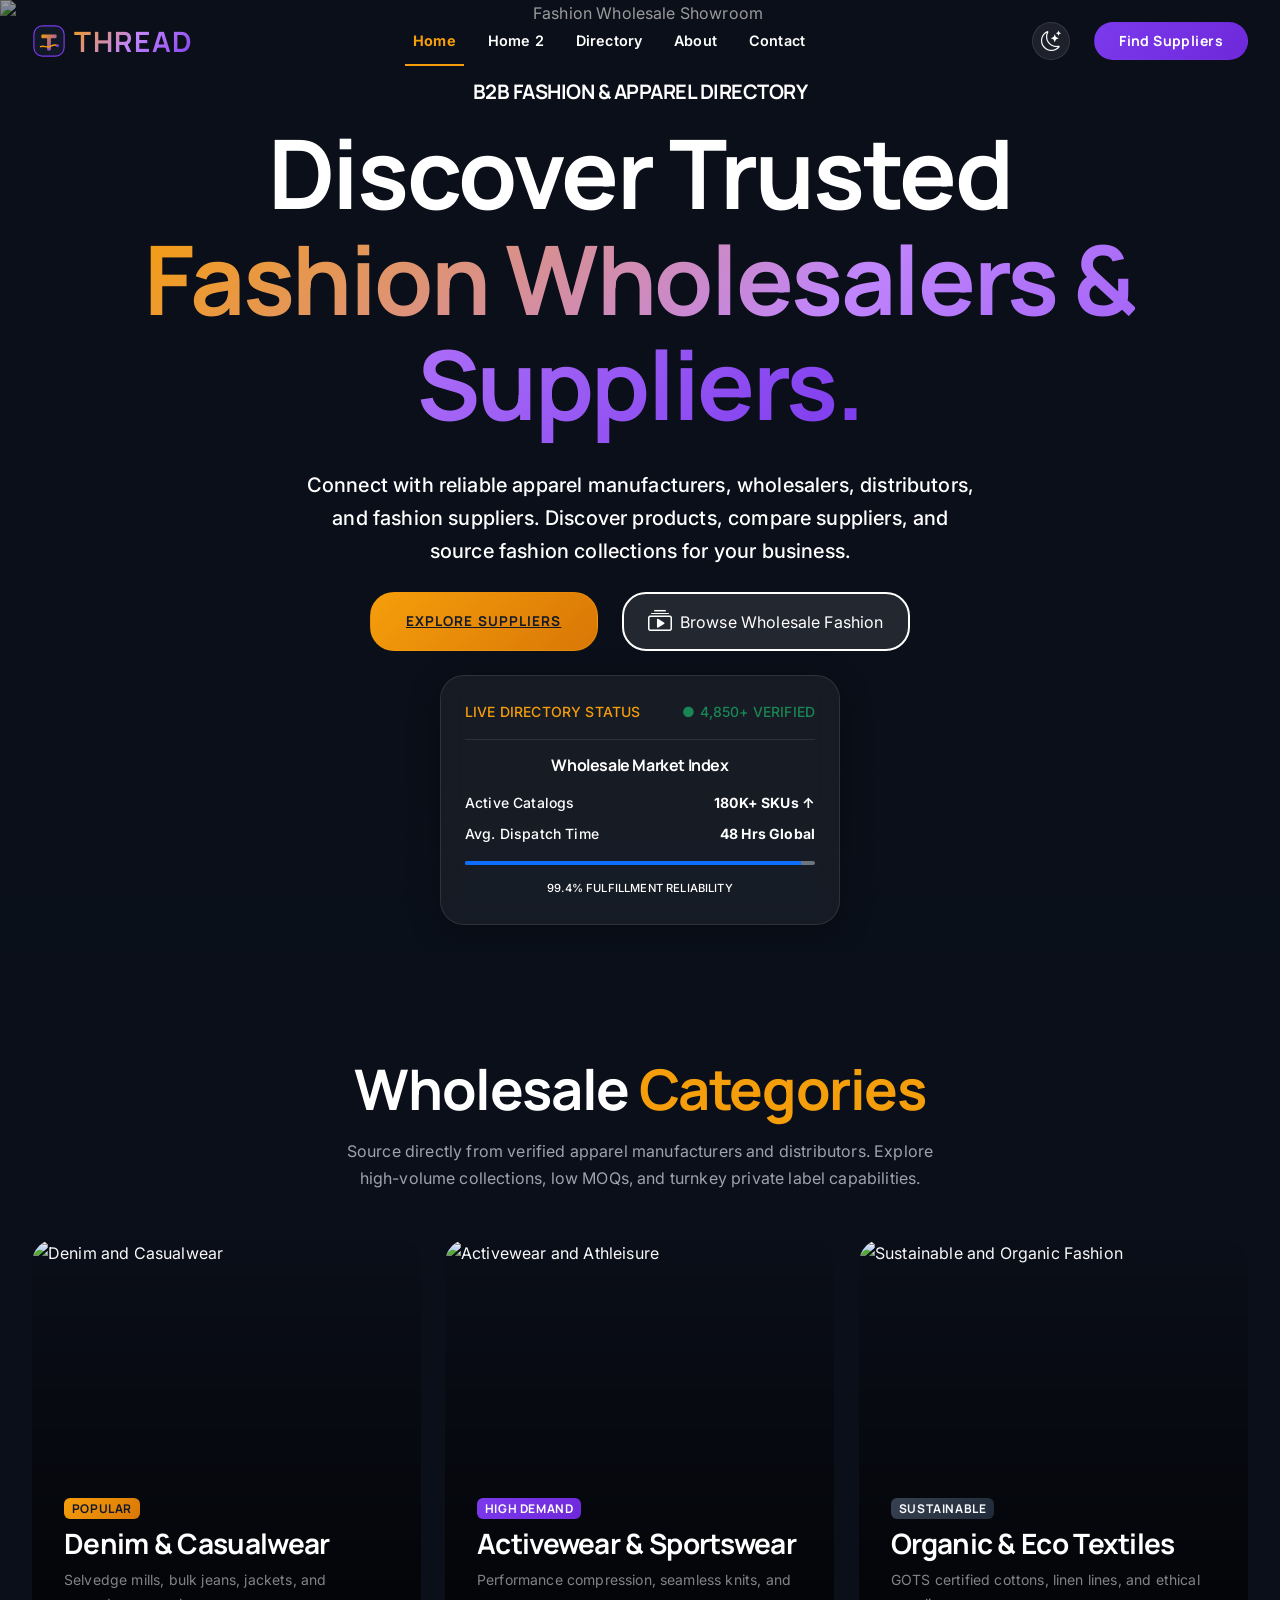
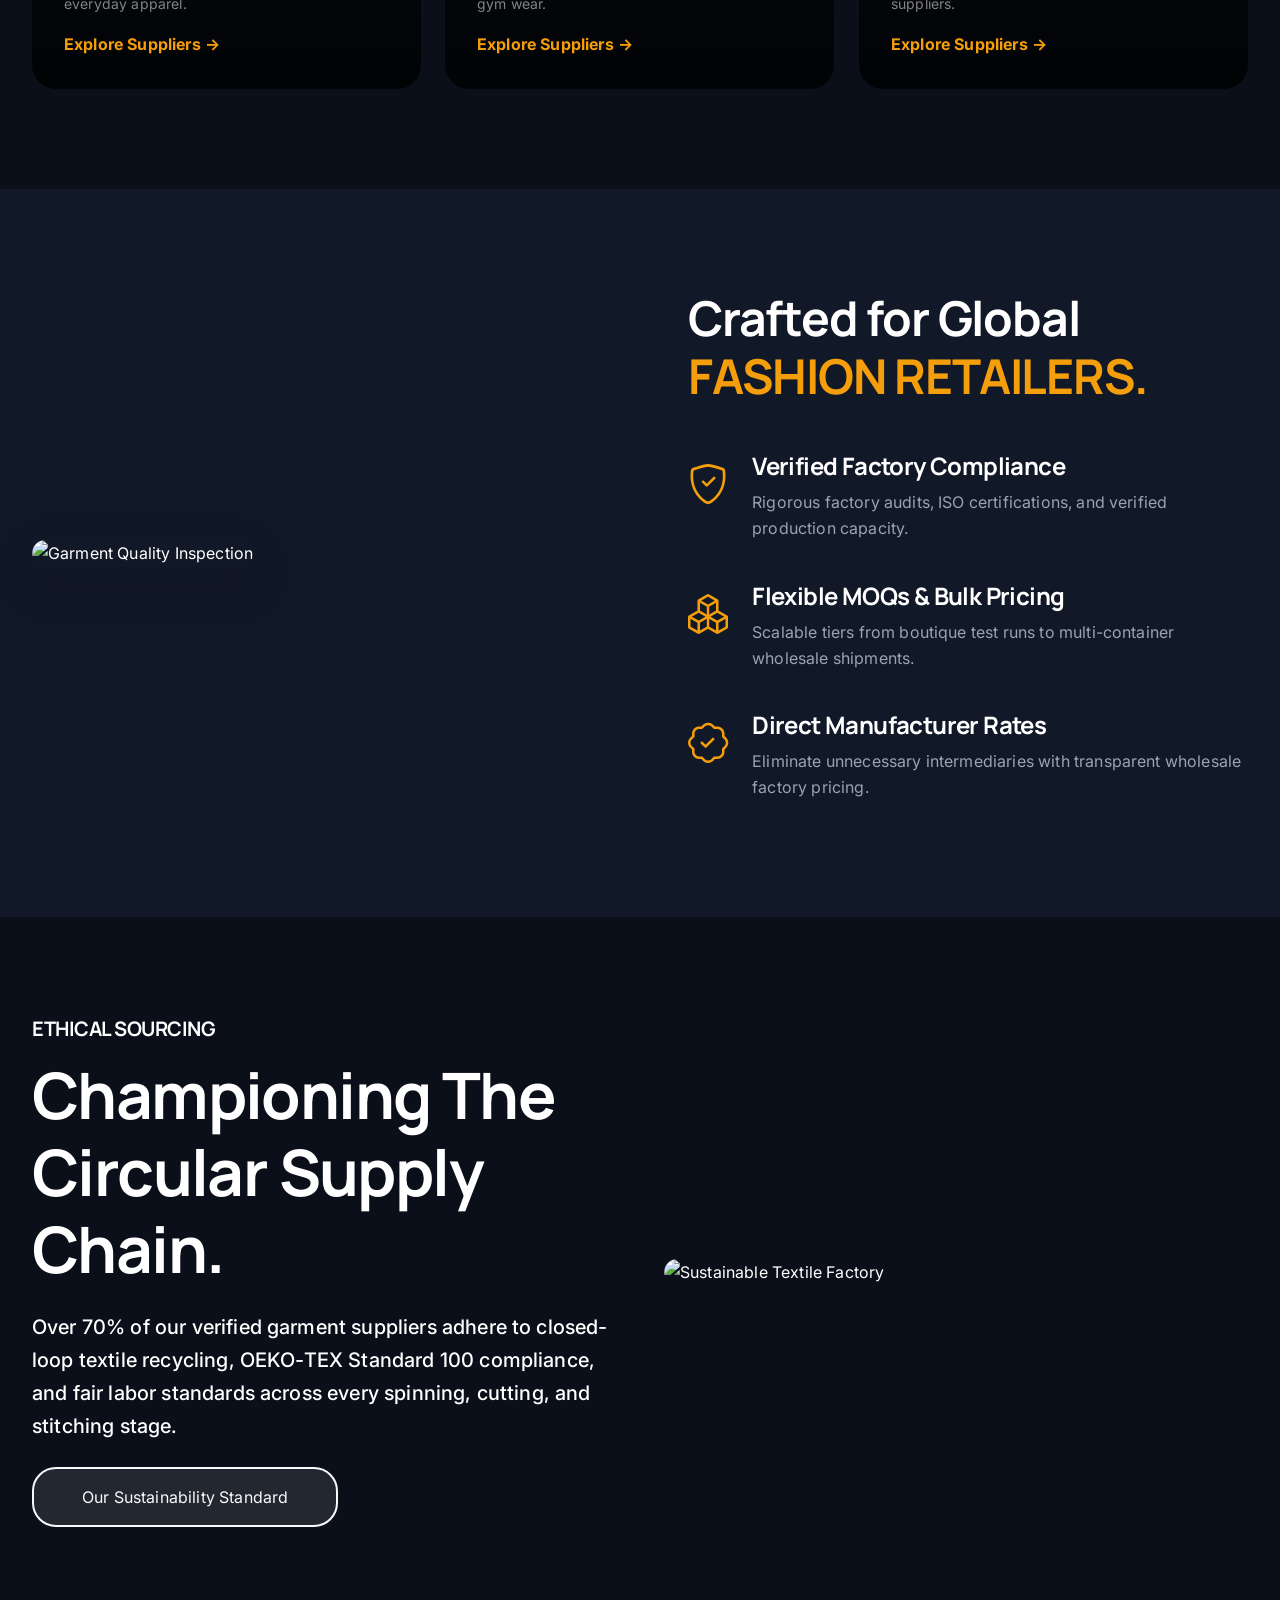
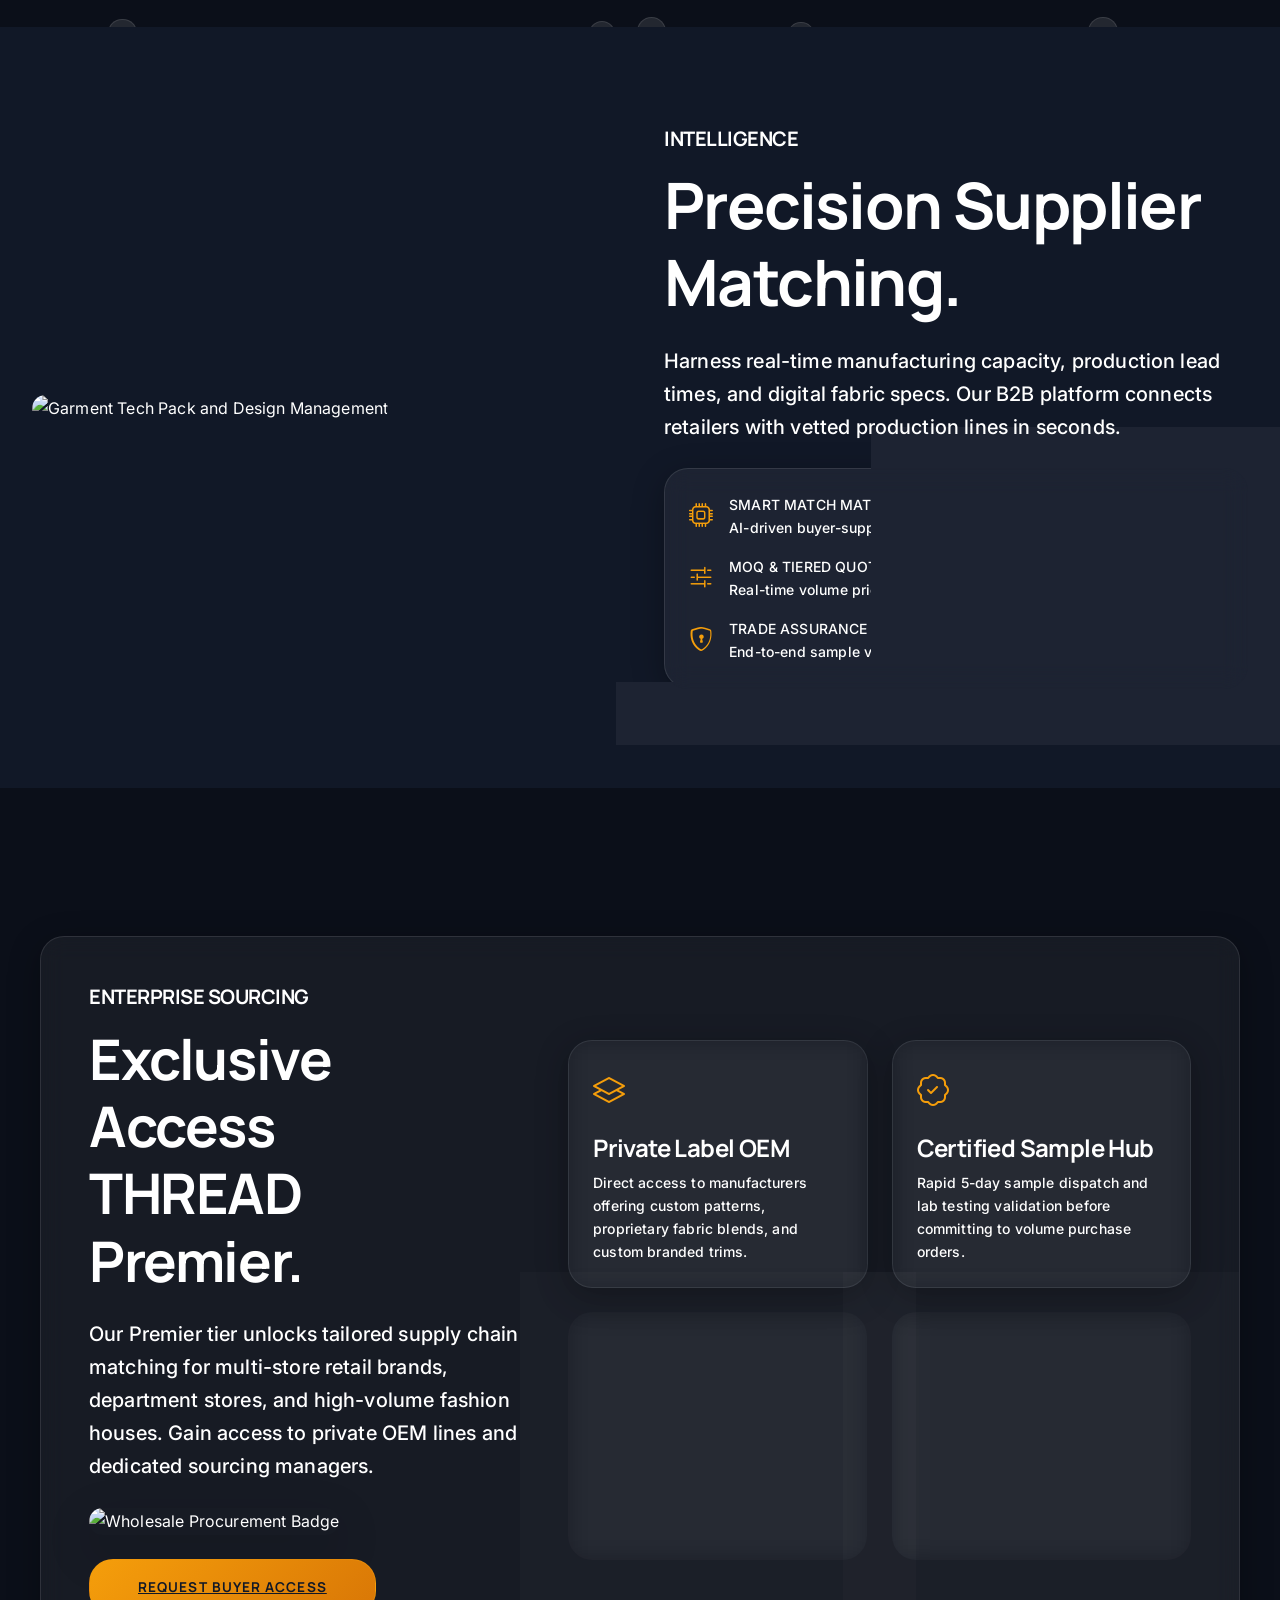
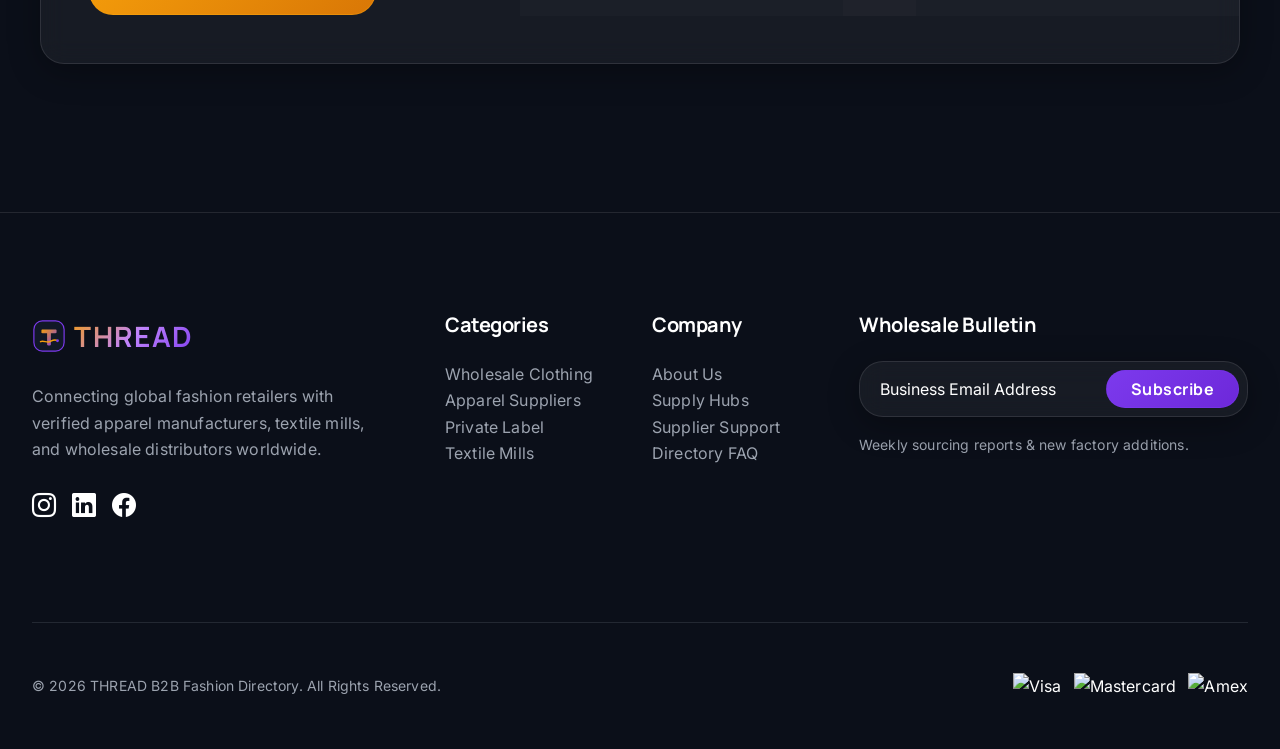
==== index.html @ dffb2410 "Initial commit: THREAD B2B Fashion & Apparel Wholesale Directory" ====
<!DOCTYPE html>
<html lang="en" dir="ltr" data-theme="dark">

<head>
    <meta charset="UTF-8">
    <meta name="viewport" content="width=device-width, initial-scale=1.0">
    <title>THREAD | B2B Fashion & Apparel Wholesale Directory</title>
    <link rel="icon" type="image/svg+xml" href="assets/images/thread-logo.svg">

    <!-- Bootstrap 5 CDN -->
    <link href="https://cdn.jsdelivr.net/npm/bootstrap@5.3.2/dist/css/bootstrap.min.css" rel="stylesheet">
    <link rel="stylesheet" href="https://cdn.jsdelivr.net/npm/bootstrap-icons@1.11.2/font/bootstrap-icons.min.css">

    <!-- Custom CSS -->
    <link rel="stylesheet" href="assets/css/style.css">
</head>

<body>
    <!-- Header / Navigation -->
    <nav class="navbar-marine navbar navbar-expand-xl">
        <div class="container-custom d-flex justify-content-between align-items-center w-100">
            <a class="navbar-brand d-flex align-items-center" href="index.html">
                <img src="assets/images/thread-logo.svg" alt="THREAD logo" class="brand-logo me-2">
                <span class="fs-3 fw-bold text-gradient brand-wordmark">THREAD</span>
            </a>

            <button class="navbar-toggler border-0 text-white" type="button" data-bs-toggle="offcanvas"
                data-bs-target="#offcanvasNavbar">
                <i class="bi bi-list fs-1"></i>
            </button>

            <div class="collapse navbar-collapse d-none d-xl-flex" id="navbarNav">
                <ul class="navbar-nav mx-auto">
                    <li class="nav-item"><a class="nav-link active" href="index.html">Home</a></li>
                    <li class="nav-item"><a class="nav-link " href="home-2.html">Home 2</a></li>
                    <li class="nav-item"><a class="nav-link " href="gallery.html">Directory</a></li>
                    <li class="nav-item"><a class="nav-link " href="about.html">About</a></li>
                    <li class="nav-item"><a class="nav-link " href="contact.html">Contact</a></li>
                </ul>
            </div>

            <div class="d-none d-xl-flex align-items-center gap-3 ms-lg-4">
                <button class="theme-toggle btn btn-link text-white p-0" aria-label="Toggle theme"><i class="bi bi-moon-stars fs-5"></i></button>
                <a href="contact.html" class="btn btn-accent rounded-pill px-4 btn-sm ms-2">Find Suppliers</a>
            </div>
        </div>
    </nav>

    <!-- Offcanvas Menu for Mobile -->
    <div class="offcanvas offcanvas-end glass-panel" tabindex="-1" id="offcanvasNavbar">
        <div class="offcanvas-header border-bottom border-secondary">
            <h5 class="offcanvas-title text-gradient d-flex align-items-center gap-2 mb-0"><img
                    src="assets/images/thread-logo.svg" alt="THREAD logo" class="brand-logo offcanvas-brand-logo">
                <span>THREAD</span>
            </h5>
            <button type="button" class="btn-close btn-close-white" data-bs-dismiss="offcanvas"></button>
        </div>
        <div class="offcanvas-body d-flex flex-column h-100">
            <ul class="navbar-nav mb-auto">
                <li class="nav-item"><a class="nav-link active" href="index.html">Home</a></li>
                <li class="nav-item"><a class="nav-link" href="home-2.html">Home 2</a></li>
                <li class="nav-item"><a class="nav-link" href="gallery.html">Directory</a></li>
                <li class="nav-item"><a class="nav-link" href="about.html">About</a></li>
                <li class="nav-item"><a class="nav-link" href="contact.html">Contact</a></li>
            </ul>

            <div class="mt-auto pt-4 border-top border-secondary">
                <div class="d-flex align-items-center justify-content-between mb-4">
                    <span class="small text-muted text-uppercase tracking-widest"></span>
                    <div class="d-flex gap-3">
                        <button class="theme-toggle btn btn-link text-white p-0" aria-label="Toggle theme"><i
                                class="bi bi-moon-stars fs-5"></i></button>
                    </div>
                </div>
                <a class="btn btn-accent w-100 rounded-pill" href="contact.html">Find Suppliers</a>
            </div>
        </div>
    </div>

    <!-- Hero Section -->
    <section class="hero-section text-center">
        <img src="https://images.unsplash.com/photo-1441986300917-64674bd600d8?q=80&w=1600"
            alt="Fashion Wholesale Showroom" class="hero-video-bg">
        <div class="hero-overlay"></div>
        <div class="container-custom hero-content">
            <div class="row justify-content-center">
                <div class="col-lg-10">
                    <h5 class="text-accent mb-3 drift-element">B2B FASHION & APPAREL DIRECTORY</h5>
                    <h1 class="hero-title text-white reveal reveal-up">Discover Trusted <br> <span class="text-gradient">Fashion Wholesalers & Suppliers.</span></h1>
                    <p class="lead text-muted mb-4 mx-auto col-lg-8 reveal reveal-up delay-1">Connect with reliable apparel manufacturers, wholesalers, distributors, and fashion suppliers. Discover products, compare suppliers, and source fashion collections for your business.</p>
                    <div class="d-flex flex-wrap justify-content-center gap-3 gap-md-4 reveal reveal-up delay-2">
                        <a href="gallery.html" class="btn-marine">Explore Suppliers</a>
                        <a href="gallery.html"
                            class="btn btn-outline-light rounded-pill d-flex align-items-center gap-2">
                            <i class="bi bi-collection-play fs-4"></i> Browse Wholesale Fashion
                        </a>
                    </div>
                    <div class="glass-panel p-4 float-element reveal reveal-up delay-3 mx-auto mt-4"
                        style="max-width: 400px;">
                        <div class="d-flex justify-content-between align-items-center mb-3">
                            <span class="text-accent fw-bold text-uppercase small tracking-widest">Live Directory Status</span>
                            <span class="text-success small fw-bold">● 4,850+ VERIFIED</span>
                        </div>
                        <div class="border-top border-secondary opacity-25 mb-3"></div>
                        <h6 class="text-white mb-3">Wholesale Market Index</h6>
                        <div class="small d-flex justify-content-between mb-2 text-white-50">
                            <span>Active Catalogs</span>
                            <span class="text-white fw-bold">180K+ SKUs ↑</span>
                        </div>
                        <div class="small d-flex justify-content-between mb-3 text-white-50">
                            <span>Avg. Dispatch Time</span>
                            <span class="text-white fw-bold">48 Hrs Global</span>
                        </div>
                        <div class="progress bg-secondary" style="height: 4px;">
                            <div class="progress-bar bg-accent" style="width: 96%"></div>
                        </div>
                        <div class="text-center mt-2">
                            <small class="text-muted hero-bite-probability" style="font-size: 0.7rem;">99.4% FULFILLMENT RELIABILITY</small>
                        </div>
                    </div>
                </div>
            </div>
        </div>
    </section>

    <!-- Wholesale Categories Section -->
    <section class="section-padding">
        <div class="container-custom">
            <div class="text-center mb-5 reveal reveal-up">
                <h2 class="display-4 mb-3">Wholesale <span class="text-accent">Categories</span></h2>
                <p class="text-muted mx-auto col-lg-6">Source directly from verified apparel manufacturers and distributors. Explore high-volume collections, low MOQs, and turnkey private label capabilities.</p>
            </div>
            <div class="row g-4">
                <div class="col-md-4 reveal reveal-up delay-1">
                    <div class="trip-card">
                        <img src="https://images.unsplash.com/photo-1541099649105-f69ad21f3246?q=80&w=800"
                            class="trip-card-img" alt="Denim and Casualwear">
                        <div class="trip-card-overlay">
                            <span class="badge bg-accent text-dark mb-2 w-fit">POPULAR</span>
                            <h3>Denim & Casualwear</h3>
                            <p class="small text-white-50">Selvedge mills, bulk jeans, jackets, and everyday apparel.</p>
                            <a href="gallery.html" class="text-accent text-decoration-none fw-bold">Explore Suppliers
                                →</a>
                        </div>
                    </div>
                </div>
                <div class="col-md-4 reveal reveal-up delay-2">
                    <div class="trip-card">
                        <img src="https://images.unsplash.com/photo-1518611012118-696072aa579a?q=80&w=800"
                            class="trip-card-img" alt="Activewear and Athleisure">
                        <div class="trip-card-overlay">
                            <span class="badge bg-primary mb-2 w-fit text-uppercase">High Demand</span>
                            <h3>Activewear & Sportswear</h3>
                            <p class="small text-white-50">Performance compression, seamless knits, and gym wear.</p>
                            <a href="gallery.html" class="text-accent text-decoration-none fw-bold">Explore Suppliers
                                →</a>
                        </div>
                    </div>
                </div>
                <div class="col-md-4 reveal reveal-up delay-3">
                    <div class="trip-card">
                        <img src="https://images.unsplash.com/photo-1520006403909-838d6b92c22e?q=80&w=800"
                            class="trip-card-img" alt="Sustainable and Organic Fashion">
                        <div class="trip-card-overlay">
                            <span class="badge bg-secondary mb-2 w-fit text-uppercase">Sustainable</span>
                            <h3>Organic & Eco Textiles</h3>
                            <p class="small text-white-50">GOTS certified cottons, linen lines, and ethical suppliers.</p>
                            <a href="gallery.html" class="text-accent text-decoration-none fw-bold">Explore Suppliers
                                →</a>
                        </div>
                    </div>
                </div>
            </div>
        </div>
    </section>

    <!-- Why Choose Us / Quality Sourcing Infrastructure -->
    <section class="section-padding bg-marine-alt">
        <div class="container-custom">
            <div class="row align-items-center">
                <div class="col-lg-6 mb-5 mb-lg-0 reveal reveal-left">
                    <div class="position-relative">
                        <img src="https://images.unsplash.com/photo-1558769132-cb1aea458c5e?q=80&w=900" class="img-fluid rounded-5 shadow-lg"
                            alt="Garment Quality Inspection">
                    </div>
                </div>
                <div class="col-lg-6 ps-lg-5 reveal reveal-right delay-2">
                    <h2 class="display-5 mb-5">Crafted for Global <br><span
                            class="text-accent text-uppercase">Fashion Retailers.</span></h2>
                    <div class="d-flex gap-4 mb-4 reveal reveal-up delay-3">
                        <div class="icon-box text-accent fs-1"><i class="bi bi-shield-check"></i></div>
                        <div>
                            <h4>Verified Factory Compliance</h4>
                            <p class="text-muted">Rigorous factory audits, ISO certifications, and verified production capacity.</p>
                        </div>
                    </div>
                    <div class="d-flex gap-4 mb-4 reveal reveal-up delay-4">
                        <div class="icon-box text-accent fs-1"><i class="bi bi-boxes"></i></div>
                        <div>
                            <h4>Flexible MOQs & Bulk Pricing</h4>
                            <p class="text-muted">Scalable tiers from boutique test runs to multi-container wholesale shipments.</p>
                        </div>
                    </div>
                    <div class="d-flex gap-4 reveal reveal-up delay-5">
                        <div class="icon-box text-accent fs-1"><i class="bi bi-patch-check"></i></div>
                        <div>
                            <h4>Direct Manufacturer Rates</h4>
                            <p class="text-muted">Eliminate unnecessary intermediaries with transparent wholesale factory pricing.</p>
                        </div>
                    </div>
                </div>
            </div>
        </div>
    </section>

    <!-- Section 1: Sustainable Sourcing -->
    <section class="section-padding bg-conservation position-relative overflow-hidden">
        <div id="bubble-container"></div>
        <div class="container-custom">
            <div class="row align-items-center g-5">
                <div class="col-lg-6 reveal reveal-left">
                    <h5 class="text-accent mb-3 text-uppercase">Ethical Sourcing</h5>
                    <h2 class="display-3 mb-4">Championing The <span class="text-white">Circular Supply Chain.</span></h2>
                    <p class="lead text-muted mb-4">Over 70% of our verified garment suppliers adhere to closed-loop textile recycling, OEKO-TEX Standard 100 compliance, and fair labor standards across every spinning, cutting, and stitching stage.</p>
                    <a href="about.html" class="btn btn-outline-light rounded-pill px-5 py-3 mission-profile-btn">Our Sustainability Standard</a>
                </div>
                <div class="col-lg-6 reveal reveal-right delay-2">
                    <img src="https://images.unsplash.com/photo-1579783902614-a3fb3927b675?q=80&w=900" class="img-fluid rounded-5 shadow-2-strong hover-tilt"
                        alt="Sustainable Textile Factory">
                </div>
            </div>
        </div>
    </section>

    <!-- Section 2: Supplier Intelligence Tech -->
    <section class="section-padding bg-tech">
        <div class="container-custom">
            <div class="row align-items-center g-5 flex-row-reverse">
                <div class="col-lg-6 reveal reveal-right">
                    <h5 class="text-accent mb-3 text-uppercase">Intelligence</h5>
                    <h2 class="display-3 mb-4">Precision <span class="text-white">Supplier Matching.</span></h2>
                    <p class="lead text-muted mb-4">Harness real-time manufacturing capacity, production lead times, and digital fabric specs. Our B2B platform connects retailers with vetted production lines in seconds.</p>
                    <div class="glass-panel p-4 tech-glitch">
                        <ul class="list-unstyled mb-0">
                            <li class="mb-3 d-flex align-items-center">
                                <i class="bi bi-cpu text-accent fs-4 me-3"></i>
                                <div>
                                    <div class="small fw-bold text-uppercase">Smart Match Matrix</div>
                                    <div class="text-muted small">AI-driven buyer-supplier specification matching</div>
                                </div>
                            </li>
                            <li class="mb-3 d-flex align-items-center">
                                <i class="bi bi-sliders2 text-accent fs-4 me-3"></i>
                                <div>
                                    <div class="small fw-bold text-uppercase">MOQ & Tiered Quotations</div>
                                    <div class="text-muted small">Real-time volume pricing and production timelines</div>
                                </div>
                            </li>
                            <li class="d-flex align-items-center">
                                <i class="bi bi-shield-lock text-accent fs-4 me-3"></i>
                                <div>
                                    <div class="small fw-bold text-uppercase">Trade Assurance Protocol</div>
                                    <div class="text-muted small">End-to-end sample validation and escrow milestones</div>
                                </div>
                            </li>
                        </ul>
                    </div>
                </div>
                <div class="col-lg-6 reveal reveal-left delay-2">
                    <img src="https://images.unsplash.com/photo-1509631179647-0177331693ae?q=80&w=900" class="img-fluid rounded-5 shadow-2-strong hover-tilt"
                        alt="Garment Tech Pack and Design Management">
                </div>
            </div>
        </div>
    </section>

    <!-- Section 3: Elite Buyer Program (Exclusive Access) -->
    <section class="section-padding bg-elite">
        <div class="container-custom py-5">
            <div class="glass-panel p-5 reveal reveal-scale pulse-gold mx-auto" style="max-width: 1200px;">
                <div class="row align-items-center g-5">
                    <!-- Left Side: Content & Image -->
                    <div class="col-lg-5 text-center text-lg-start">
                        <h5 class="text-accent mb-3 text-uppercase tracking-widest">Enterprise Sourcing</h5>
                        <h2 class="display-4 mb-4">Exclusive Access<br><span class="text-white">THREAD Premier.</span></h2>
                        <p class="lead text-muted mb-4">Our Premier tier unlocks tailored supply chain matching for multi-store retail brands, department stores, and high-volume fashion houses. Gain access to private OEM lines and dedicated sourcing managers.</p>
                        <div class="my-4">
                            <img src="https://images.unsplash.com/photo-1489987707025-afc232f7ea0f?q=80&w=600" class="img-fluid rounded-4 shadow-lg hover-tilt"
                                alt="Wholesale Procurement Badge" style="max-width: 320px; width: 100%;">
                        </div>
                        <a href="contact.html" class="btn-marine px-5 py-3">Request Buyer Access</a>
                    </div>
                    <!-- Right Side: Structured Clarity Cards -->
                    <div class="col-lg-7">
                        <div class="row g-4">
                            <div class="col-md-6">
                                <div class="glass-panel p-4 h-100 border-secondary border-opacity-25" style="background: rgba(255, 255, 255, 0.02);">
                                    <i class="bi bi-layers text-accent fs-2 mb-3 d-block"></i>
                                    <h4 class="text-white mb-2">Private Label OEM</h4>
                                    <p class="text-muted small mb-0">Direct access to manufacturers offering custom patterns, proprietary fabric blends, and custom branded trims.</p>
                                </div>
                            </div>
                            <div class="col-md-6">
                                <div class="glass-panel p-4 h-100 border-secondary border-opacity-25" style="background: rgba(255, 255, 255, 0.02);">
                                    <i class="bi bi-patch-check text-accent fs-2 mb-3 d-block"></i>
                                    <h4 class="text-white mb-2">Certified Sample Hub</h4>
                                    <p class="text-muted small mb-0">Rapid 5-day sample dispatch and lab testing validation before committing to volume purchase orders.</p>
                                </div>
                            </div>
                            <div class="col-md-6">
                                <div class="glass-panel p-4 h-100 border-secondary border-opacity-25" style="background: rgba(255, 255, 255, 0.02);">
                                    <i class="bi bi-person-badge text-accent fs-2 mb-3 d-block"></i>
                                    <h4 class="text-white mb-2">Sourcing Concierge</h4>
                                    <p class="text-muted small mb-0">Direct 1-on-1 access to seasoned textile specialists for volume negotiation and custom contract terms.</p>
                                </div>
                            </div>
                            <div class="col-md-6">
                                <div class="glass-panel p-4 h-100 border-secondary border-opacity-25" style="background: rgba(255, 255, 255, 0.02);">
                                    <i class="bi bi-calendar-check text-accent fs-2 mb-3 d-block"></i>
                                    <h4 class="text-white mb-2">Priority Production</h4>
                                    <p class="text-muted small mb-0">Enjoy guaranteed factory slot reservations ahead of major spring/fall seasonal retail surges.</p>
                                </div>
                            </div>
                        </div>
                    </div>
                </div>
            </div>
        </div>
    </section>

    <!-- Footer -->
    <footer>
        <div class="container-custom">
            <div class="row">
                <div class="col-lg-4 mb-5 reveal reveal-up">
                    <a href="index.html" class="navbar-brand d-flex align-items-center mb-4 text-decoration-none">
                        <img src="assets/images/thread-logo.svg" alt="THREAD logo"
                            class="brand-logo footer-brand-logo me-2">
                        <span class="fs-3 fw-bold text-gradient brand-wordmark">THREAD</span>
                    </a>
                    <p class="text-muted pe-lg-5">Connecting global fashion retailers with verified apparel manufacturers, textile mills, and wholesale distributors worldwide.</p>
                    <div class="d-flex gap-3 mt-4">
                        <a href="#" class="fs-4 text-white hover-accent"><i class="bi bi-instagram"></i></a>
                        <a href="#" class="fs-4 text-white hover-accent"><i class="bi bi-linkedin"></i></a>
                        <a href="#" class="fs-4 text-white hover-accent"><i class="bi bi-facebook"></i></a>
                    </div>
                </div>
                <div class="col-lg-2 col-md-4 mb-4 reveal reveal-up delay-1">
                    <h5 class="mb-4">Categories</h5>
                    <ul class="list-unstyled">
                        <li><a href="gallery.html" class="text-muted text-decoration-none">Wholesale Clothing</a></li>
                        <li><a href="gallery.html" class="text-muted text-decoration-none">Apparel Suppliers</a></li>
                        <li><a href="gallery.html" class="text-muted text-decoration-none">Private Label</a></li>
                        <li><a href="gallery.html" class="text-muted text-decoration-none">Textile Mills</a></li>
                    </ul>
                </div>
                <div class="col-lg-2 col-md-4 mb-4 reveal reveal-up delay-2">
                    <h5 class="mb-4">Company</h5>
                    <ul class="list-unstyled">
                        <li><a href="about.html" class="text-muted text-decoration-none">About Us</a></li>
                        <li><a href="home-2.html" class="text-muted text-decoration-none">Supply Hubs</a></li>
                        <li><a href="contact.html" class="text-muted text-decoration-none">Supplier Support</a></li>
                        <li><a href="about.html" class="text-muted text-decoration-none">Directory FAQ</a></li>
                    </ul>
                </div>
                <div class="col-lg-4 col-md-4 mb-4 reveal reveal-up delay-3">
                    <h5 class="mb-4">Wholesale Bulletin</h5>
                    <div class="glass-panel p-2 d-flex">
                        <input type="email" class="form-control bg-transparent border-0 text-white"
                            placeholder="Business Email Address">
                        <button class="btn btn-accent rounded-pill px-4">Subscribe</button>
                    </div>
                    <small class="text-muted mt-3 d-block">Weekly sourcing reports & new factory additions.</small>
                </div>
            </div>
            <hr class="my-5 border-secondary opacity-25">
            <div class="row align-items-center">
                <div class="col-md-6 text-center text-md-start">
                    <p class="small text-muted mb-0">© 2026 THREAD B2B Fashion Directory. All Rights Reserved.</p>
                </div>
                <div class="col-md-6 text-center text-md-end mt-3 mt-md-0">
                    <img src="https://img.icons8.com/color/48/visa.png" alt="Visa" width="30">
                    <img src="https://img.icons8.com/color/48/mastercard.png" alt="Mastercard" width="30" class="ms-2">
                    <img src="https://img.icons8.com/color/48/amex.png" alt="Amex" width="30" class="ms-2">
                </div>
            </div>
        </div>
    </footer>

    <button type="button" class="back-to-top" aria-label="Back to top">
        <i class="bi bi-arrow-up"></i>
    </button>

    <!-- Scripts -->
    <script src="https://cdn.jsdelivr.net/npm/bootstrap@5.3.2/dist/js/bootstrap.bundle.min.js"></script>
    <script src="assets/js/main.js"></script>
</body>

</html>
---- assets/css/style.css ----
@import url('https://fonts.googleapis.com/css2?family=Inter:wght@300;400;500;600;700&family=Manrope:wght@300;400;500;600;700;800&display=swap');

:root {
    /* Unique Complementary Fashion & Apparel Color System */
    --primary: #111827;           /* Deep Midnight Slate */
    --secondary: #7C3AED;         /* Royal Fashion Violet */
    --secondary-light: #A78BFA;   /* Soft Lavender Accent */
    --accent: #F59E0B;            /* Warm Amber Gold (Complementary) */
    --accent-light: #FCD34D;      /* Luminous Gold */
    --accent-glow: rgba(245, 158, 11, 0.4);
    --secondary-glow: rgba(124, 58, 237, 0.35);

    --bg-deep: #0b0f19;
    --bg-card: rgba(255, 255, 255, 0.04);
    --text-main: #ffffff;
    --text-muted: #9ca3af;
    --glass-border: rgba(255, 255, 255, 0.1);
    --glass-bg: rgba(255, 255, 255, 0.05);

    /* Spacing & Transitions */
    --transition-smooth: all 0.5s cubic-bezier(0.4, 0, 0.2, 1);
    --transition-bounce: all 0.6s cubic-bezier(0.68, -0.55, 0.265, 1.55);
}

[data-theme="light"] {
    --bg-deep: #F9FAFB;
    --bg-card: rgba(255, 255, 255, 0.9);
    --text-main: #1F2937;
    --text-muted: #6B7280;
    --glass-border: rgba(17, 24, 39, 0.1);
    --glass-bg: rgba(255, 255, 255, 0.75);
    --primary: #111827;
    --accent: #D97706;
    --secondary: #6D28D9;
}

/* Global Text Visibility Fixes */
.text-muted {
    color: var(--text-muted) !important;
}

/* Light Mode Global Visibility Overrides */
[data-theme="light"] .glass-panel .text-white,
[data-theme="light"] .glass-panel .text-white-50,
[data-theme="light"] footer .text-white,
[data-theme="light"] footer .text-white-50,
[data-theme="light"] .offcanvas .text-white {
    color: var(--text-main) !important;
}

[data-theme="light"] .btn-outline-light {
    color: var(--text-main);
    border-color: var(--text-main);
    background: rgba(255, 255, 255, 0.2);
    backdrop-filter: blur(5px);
}

.btn-outline-light {
    backdrop-filter: blur(5px);
    background: rgba(255, 255, 255, 0.1);
    border-width: 2px;
    padding: 0.6rem 1.5rem;
}

[data-theme="light"] .btn-outline-light:hover {
    background-color: var(--text-main);
    color: var(--bg-deep);
}

[data-theme="light"] .form-control {
    color: var(--text-main) !important;
}

[data-theme="light"] .form-control::placeholder {
    color: var(--text-muted);
}

[data-theme="light"] .btn-close-white {
    filter: invert(1) grayscale(100%) brightness(0);
}

[data-theme="light"] .contact-social-icon {
    color: var(--text-main) !important;
}

/* Guarantee Navbar Legibility in Light Mode */
[data-theme="light"] .navbar-marine {
    background: rgba(255, 255, 255, 0.8) !important;
    backdrop-filter: blur(15px);
    border-bottom: 1px solid rgba(0, 0, 0, 0.05);
}

[data-theme="light"] .navbar-marine .text-white {
    color: var(--text-main) !important;
}

[data-theme="light"] .text-gradient {
    background: linear-gradient(135deg, #D97706 0%, #7C3AED 100%);
    -webkit-background-clip: text;
    background-clip: text;
    -webkit-text-fill-color: transparent;
}

* {
    margin: 0;
    padding: 0;
    box-sizing: border-box;
}

body {
    font-family: 'Inter', sans-serif;
    background-color: var(--bg-deep);
    color: var(--text-main);
    overflow-x: hidden;
    line-height: 1.65;
    letter-spacing: 0.01em;
    transition: background-color 0.5s ease;
}

h1,
h2,
h3,
h4,
h5,
h6,
.h1,
.h2,
.h3,
.h4,
.h5,
.h6,
h1.fw-bold,
h2.fw-bold,
h3.fw-bold,
h4.fw-bold,
h5.fw-bold,
h6.fw-bold,
[class*="display-"] {
    font-family: 'Manrope', -apple-system, BlinkMacSystemFont, sans-serif;
    font-weight: 700 !important;
    letter-spacing: -0.025em;
}

/* Ensure paragraph and subheading font weights are between 400 and 550 for readability and hierarchy */
.lead,
.subheading,
.subtitle,
p.fw-bold,
.lead.fw-bold,
.small.fw-bold,
span.fw-bold.small,
div.fw-bold.small {
    font-weight: 500 !important;
}

.brand-logo {
    width: 34px;
    height: 34px;
    object-fit: contain;
    flex-shrink: 0;
}

.offcanvas-brand-logo {
    width: 28px;
    height: 28px;
}

.footer-brand-logo {
    width: 34px;
    height: 34px;
}

.auth-brand-logo {
    width: 42px;
    height: 42px;
}

.brand-wordmark {
    font-family: 'Manrope', sans-serif;
    font-weight: 800;
    letter-spacing: 0.06em;
}

/* RTL Helpers - Using Logical Properties */
[dir="rtl"] {
    text-align: right;
}

/* Base Layout Utilities */
.container-custom {
    max-width: 1600px;
    margin-inline: auto;
    padding-inline: 2rem;
}

/* Cinematic Glassmorphism */
.glass-panel {
    background: var(--glass-bg);
    backdrop-filter: blur(12px);
    -webkit-backdrop-filter: blur(12px);
    border: 1px solid var(--glass-border);
    border-radius: 24px;
    box-shadow: 0 8px 32px 0 rgba(0, 0, 0, 0.3);
}

/* Anti-Gravity Animations */
@keyframes float {
    0% {
        transform: translateY(0px) rotate(0deg);
    }

    50% {
        transform: translateY(-15px) rotate(1deg);
    }

    100% {
        transform: translateY(0px) rotate(0deg);
    }
}

@keyframes drift {
    0% {
        transform: translateX(0px);
    }

    50% {
        transform: translateX(10px);
    }

    100% {
        transform: translateX(0px);
    }
}

@keyframes water-ripple {
    0% {
        transform: scale(0.8);
        opacity: 0.5;
    }

    100% {
        transform: scale(1.5);
        opacity: 0;
    }
}

.float-element {
    animation: float 6s ease-in-out infinite;
}

.drift-element {
    animation: drift 8s ease-in-out infinite;
}

/* Premium Buttons */
.btn-marine {
    background: var(--accent);
    color: var(--bg-deep);
    border: none;
    padding: 0.85rem 2.2rem;
    border-radius: 50px;
    font-family: 'Manrope', sans-serif;
    font-weight: 700;
    text-transform: uppercase;
    font-size: 0.85rem;
    letter-spacing: 0.08em;
    background: linear-gradient(135deg, #F59E0B 0%, #D97706 100%);
    color: #111827;
    border: 1px solid rgba(245, 158, 11, 0.4);
    transition: var(--transition-bounce);
    position: relative;
    overflow: hidden;
    z-index: 1;
    display: inline-flex;
    align-items: center;
    justify-content: center;
    text-align: center;
}

.btn-marine:hover {
    transform: scale(1.04) translateY(-3px);
    box-shadow: 0 10px 24px var(--accent-glow), 0 0 16px var(--secondary-glow);
    color: #111827;
}

.btn-accent {
    background: linear-gradient(135deg, #7C3AED 0%, #6D28D9 100%);
    color: #ffffff !important;
    border: 1px solid rgba(124, 58, 237, 0.4);
    font-family: 'Manrope', sans-serif;
    font-weight: 700;
    letter-spacing: 0.03em;
    transition: var(--transition-smooth);
}

.btn-accent:hover {
    background: linear-gradient(135deg, #F59E0B 0%, #D97706 100%);
    color: #111827 !important;
    transform: translateY(-2px);
    box-shadow: 0 8px 20px var(--accent-glow);
}

/* Navigation */
.navbar-marine {
    position: fixed;
    top: 0;
    width: 100%;
    z-index: 1000;
    padding: 0.8rem 0;
    transition: var(--transition-smooth);
}

.navbar-marine.scrolled {
    background: var(--bg-card);
    backdrop-filter: blur(20px);
    padding: 1rem 0;
    border-bottom: 1px solid var(--glass-border);
}

.nav-link {
    color: var(--text-main) !important;
    font-weight: 600;
    margin-inline: 0.5rem;
    font-size: 0.9rem;
    position: relative;
    white-space: nowrap;
}

.nav-link::after {
    content: '';
    position: absolute;
    bottom: -5px;
    inset-inline-start: 0;
    width: 0;
    height: 2px;
    background: var(--accent);
    transition: var(--transition-smooth);
}

.nav-link:hover::after {
    width: 100%;
}

.nav-link.active {
    color: var(--accent) !important;
    font-weight: 700;
}

.nav-link.active::after {
    width: 100%;
}

.navbar-marine .btn-accent {
    border: 1px solid transparent;
    height: 38px;
    display: inline-flex;
    align-items: center;
    justify-content: center;
}

.offcanvas .btn-accent {
    border: 1px solid transparent;
}

.navbar-marine .btn-accent:hover,
.navbar-marine .btn-accent:focus-visible {
    background: #ffffff;
    color: var(--primary) !important;
    border-color: var(--accent);
}

.offcanvas .btn-accent:hover,
.offcanvas .btn-accent:focus-visible {
    background: #ffffff;
    color: var(--primary) !important;
    border-color: var(--accent);
}

.navbar-marine .theme-toggle,
.offcanvas .theme-toggle {
    height: 38px;
    width: 38px;
    padding: 0;
    border-radius: 10px;
    border: 1px solid var(--glass-border);
    background: rgba(255, 255, 255, 0.08);
    color: var(--text-main) !important;
    display: inline-flex;
    align-items: center;
    justify-content: center;
    line-height: 1;
}

[data-theme="light"] .navbar-marine .theme-toggle,
[data-theme="light"] .offcanvas .theme-toggle {
    border-color: rgba(15, 23, 42, 0.25);
    background: rgba(255, 255, 255, 0.75);
}

[data-theme="light"] .navbar-marine .theme-toggle:hover,
[data-theme="light"] .offcanvas .theme-toggle:hover,
[data-theme="light"] .navbar-marine .theme-toggle:focus-visible,
[data-theme="light"] .offcanvas .theme-toggle:focus-visible {
    background: var(--text-main);
    color: var(--bg-deep) !important;
}

/* Hero Section */
.hero-section {
    min-height: 100vh;
    display: flex;
    align-items: center;
    position: relative;
    overflow: hidden;
    padding-top: 80px;
    padding-bottom: 30px;
}

.hero-section .btn-outline-light,
[data-theme="light"] .hero-section .btn-outline-light {
    color: #ffffff !important;
    border-color: #ffffff !important;
    background: rgba(255, 255, 255, 0.1) !important;
    backdrop-filter: blur(5px);
}

.hero-section .btn-outline-light:hover,
[data-theme="light"] .hero-section .btn-outline-light:hover {
    background-color: #ffffff !important;
    color: #000000 !important;
    border-color: #ffffff !important;
}

@media (max-width: 768px) {
    .hero-section {
        padding-top: 140px;
        align-items: center;
        /* Center content vertically */
    }
}

.hero-video-bg {
    position: absolute;
    top: 0;
    left: 0;
    width: 100%;
    height: 100%;
    object-fit: cover;
    z-index: -1;
    filter: brightness(0.6);
}

.hero-overlay {
    position: absolute;
    top: 0;
    left: 0;
    width: 100%;
    height: 100%;
    background: linear-gradient(to bottom, transparent 80%, rgba(7, 18, 29, 0.4));
    z-index: 0;
}

.hero-content {
    position: relative;
    z-index: 2;
}

.hero-title {
    font-size: clamp(2.2rem, 10vw, 6rem);
    line-height: 1.1;
    margin-bottom: 2rem;
}

[data-theme="light"] .hero-section .hero-title,
[data-theme="light"] .hero-section .btn-marine,
[data-theme="light"] .hero-section .glass-panel,
[data-theme="light"] .hero-section .glass-panel * {
    filter: none !important;
    text-shadow: none !important;
}

[data-theme="light"] .hero-section .glass-panel {
    backdrop-filter: none;
    -webkit-backdrop-filter: none;
    background: rgba(255, 255, 255, 0.94);
}

[data-theme="light"] .hero-section .float-element {
    animation: none;
}

[data-theme="light"] .hero-section .reveal {
    will-change: auto;
}

[data-theme="light"] .hero-section .text-gradient {
    background: linear-gradient(135deg, #F59E0B 0%, #C084FC 50%, #7C3AED 100%);
    -webkit-background-clip: text;
    background-clip: text;
    -webkit-text-fill-color: transparent;
}

.text-gradient {
    background: linear-gradient(135deg, #F59E0B 0%, #C084FC 50%, #7C3AED 100%);
    -webkit-background-clip: text;
    background-clip: text;
    -webkit-text-fill-color: transparent;
}

/* Trip Cards */
.trip-card {
    border-radius: 30px;
    overflow: hidden;
    height: 450px;
    position: relative;
    transition: var(--transition-smooth);
}

.trip-card-img {
    width: 100%;
    height: 100%;
    object-fit: cover;
    transition: var(--transition-smooth);
}

.trip-card:hover .trip-card-img {
    transform: scale(1.1);
}

.trip-card-overlay {
    position: absolute;
    inset: 0;
    background: linear-gradient(transparent, rgba(0, 0, 0, 0.8));
    display: flex;
    flex-direction: column;
    justify-content: flex-end;
    padding: 2rem;
}

.trip-card-overlay h3 {
    color: #ffffff !important;
}

/* Responsive Grid */
.marine-grid {
    display: grid;
    grid-template-columns: repeat(auto-fit, minmax(300px, 1fr));
    gap: 2rem;
}

/* Footer Section */
footer {
    background: var(--primary);
    padding: 100px 0 50px;
    border-top: 1px solid var(--glass-border);
}

footer .hover-accent {
    display: inline-flex;
    align-items: center;
    transition: color 0.25s ease, transform 0.25s ease;
}

footer .hover-accent:hover,
footer .hover-accent:focus-visible {
    color: var(--accent) !important;
    transform: translateY(-2px);
}

[data-theme="light"] footer {
    background: var(--bg-deep);
}

footer .list-unstyled a.text-muted {
    display: inline-block;
    transition: color 0.25s ease, transform 0.25s ease;
}

footer .list-unstyled a.text-muted:hover,
footer .list-unstyled a.text-muted:focus-visible {
    color: var(--accent) !important;
    transform: translateX(4px);
}

.back-to-top {
    position: fixed;
    right: 20px;
    bottom: 20px;
    width: 44px;
    height: 44px;
    border: 0;
    border-radius: 999px;
    display: inline-flex;
    align-items: center;
    justify-content: center;
    background: var(--accent);
    color: var(--primary);
    box-shadow: 0 8px 20px var(--accent-glow);
    opacity: 0;
    visibility: hidden;
    transform: translateY(8px);
    transition: opacity 0.25s ease, transform 0.25s ease, visibility 0.25s ease;
    z-index: 999;
}

.back-to-top.show {
    opacity: 1;
    visibility: visible;
    transform: translateY(0);
}

.back-to-top:hover,
.back-to-top:focus-visible {
    background: #f4cb7b;
}

/* Custom Scrollbar */
::-webkit-scrollbar {
    width: 8px;
}

::-webkit-scrollbar-track {
    background: var(--bg-deep);
}

::-webkit-scrollbar-thumb {
    background: var(--accent);
    border-radius: 10px;
}

/* Premium Reveal Animations */
.reveal {
    opacity: 1 !important;
    will-change: transform;
}

.reveal-up,
.reveal-down,
.reveal-left,
.reveal-right,
.reveal-scale {
    transform: none !important;
}

.revealed {
    opacity: 1 !important;
    transform: none !important;
}

/* Staggered Delay Utilities */
.delay-1 {
    transition-delay: 0.1s;
}

.delay-2 {
    transition-delay: 0.2s;
}

.delay-3 {
    transition-delay: 0.3s;
}

.delay-4 {
    transition-delay: 0.4s;
}

.delay-5 {
    transition-delay: 0.5s;
}

/* Alignment Utilities */
.section-padding {
    padding: 100px 0;
}

.section-padding-large {
    padding: 150px 0;
}

@media (max-width: 991px) {
    .section-padding {
        padding: 60px 0;
    }

    .section-padding-large {
        padding: 80px 0;
    }
}

/* Premium Animations & Layouts */
.parallax-bg {
    background-attachment: fixed !important;
    background-position: center !important;
    background-size: cover !important;
    position: relative;
    padding-top: 200px;
    padding-bottom: 120px;
}

.parallax-bg::before {
    content: '';
    position: absolute;
    inset: 0;
    background: linear-gradient(to bottom, rgba(7, 18, 29, 0.8), rgba(7, 18, 29, 0.4));
}

.z-1 {
    z-index: 1;
    position: relative;
}

.hover-tilt {
    transition: transform 0.5s cubic-bezier(0.4, 0, 0.2, 1) !important;
}

.hover-tilt:hover {
    transform: translateY(-12px) rotate(1deg) scale(1.02) !important;
}

.text-stroke {
    -webkit-text-stroke: 1px rgba(255, 255, 255, 0.6);
    color: transparent;
}

[data-theme="light"] .text-stroke {
    -webkit-text-stroke: 1px rgba(15, 23, 42, 0.7);
}

.scrolling-wrapper {
    display: flex;
    flex-wrap: nowrap;
    overflow-x: auto;
    padding-bottom: 1rem;
    -webkit-overflow-scrolling: touch;
}

.scrolling-card {
    flex: 0 0 auto;
    min-width: 350px;
    margin-right: 1.5rem;
}

.scrolling-wrapper::-webkit-scrollbar {
    height: 8px;
}

.scrolling-wrapper::-webkit-scrollbar-thumb {
    background: var(--accent);
    border-radius: 10px;
}

/* Unique Section Animations */
@keyframes pulse-gold {
    0% {
        box-shadow: 0 0 0 0 rgba(245, 158, 11, 0.45);
        transform: scale(1);
    }

    50% {
        box-shadow: 0 0 0 16px rgba(124, 58, 237, 0.2);
        transform: scale(1.015);
    }

    100% {
        box-shadow: 0 0 0 0 rgba(245, 158, 11, 0);
        transform: scale(1);
    }
}

.pulse-gold {
    animation: pulse-gold 3s infinite;
}

@keyframes glitch {
    0% {
        transform: translate(0);
    }

    20% {
        transform: translate(-2px, 2px);
    }

    40% {
        transform: translate(-2px, -2px);
    }

    60% {
        transform: translate(2px, 2px);
    }

    80% {
        transform: translate(2px, -2px);
    }

    100% {
        transform: translate(0);
    }
}

.tech-glitch:hover {
    animation: glitch 0.3s cubic-bezier(.25, .46, .45, .94) both infinite;
}

@keyframes bubble-rise {
    0% {
        transform: translateY(0) scale(1);
        opacity: 0;
    }

    50% {
        opacity: 0.5;
    }

    100% {
        transform: translateY(-100px) scale(1.5);
        opacity: 0;
    }
}

.bubble {
    position: absolute;
    background: rgba(255, 255, 255, 0.1);
    border: 1px solid rgba(255, 255, 255, 0.1);
    border-radius: 50%;
    pointer-events: none;
    animation: bubble-rise 4s infinite ease-in;
}

.bg-conservation {
    background: linear-gradient(135deg, #111827 0%, #1e1b4b 100%);
}

.bg-tech {
    background: linear-gradient(135deg, #111827 0%, #2e1065 100%);
}

.bg-elite {
    background: linear-gradient(135deg, #111827 0%, #311042 100%);
}

/* Utility Classes */
.text-accent {
    color: var(--accent) !important;
}

.w-fit {
    width: fit-content;
}

.badge.bg-accent {
    background: linear-gradient(135deg, #F59E0B 0%, #D97706 100%) !important;
    color: #111827 !important;
    font-family: 'Manrope', sans-serif;
    font-weight: 700;
    letter-spacing: 0.05em;
}

.badge.bg-primary {
    background: linear-gradient(135deg, #7C3AED 0%, #6D28D9 100%) !important;
    color: #ffffff !important;
    font-family: 'Manrope', sans-serif;
    font-weight: 700;
    letter-spacing: 0.05em;
}

.badge.bg-secondary {
    background: linear-gradient(135deg, #374151 0%, #1F2937 100%) !important;
    color: #F9FAFB !important;
    font-family: 'Manrope', sans-serif;
    font-weight: 700;
    letter-spacing: 0.05em;
}

/* Visibility Fixes for Dark Sections */
.bg-conservation,
.bg-tech,
.bg-elite,
.bg-stealth,
.bg-tropical,
.hero-section {
    color: #ffffff !important;
}

.bg-conservation h1,
.bg-conservation h2,
.bg-conservation h3,
.bg-conservation h4,
.bg-conservation h5,
.bg-tech h1,
.bg-tech h2,
.bg-tech h3,
.bg-tech h4,
.bg-tech h5,
.bg-elite h1,
.bg-elite h2,
.bg-elite h3,
.bg-elite h4,
.bg-elite h5,
.bg-stealth h1,
.bg-stealth h2,
.bg-stealth h3,
.bg-stealth h4,
.bg-stealth h5,
.bg-tropical h1,
.bg-tropical h2,
.bg-tropical h3,
.bg-tropical h4,
.bg-tropical h5,
.hero-section h1,
.hero-section h2,
.hero-section h3,
.hero-section h4,
.hero-section h5 {
    color: #ffffff !important;
}

.bg-conservation .text-muted,
.bg-tech .text-muted,
.bg-elite .text-muted,
.bg-stealth .text-muted,
.bg-tropical .text-muted,
/* Hero Section Subtext Visibility Fix */
.hero-section p,
.parallax-bg p,
.hero-section .text-muted,
.parallax-bg .text-muted,
.hero-section .text-white-50,
.parallax-bg .text-white-50 {
    font-weight: 500 !important;
    color: #ffffff !important;
}

[data-theme="light"] .hero-section .hero-bite-probability {
    color: var(--primary) !important;
}

[data-theme="light"] .bg-conservation .mission-profile-btn {
    backdrop-filter: none;
    -webkit-backdrop-filter: none;
    text-shadow: none;
    color: var(--primary) !important;
    background: rgba(255, 255, 255, 0.9);
    border-color: rgba(255, 255, 255, 0.95);
}

[data-theme="light"] .bg-conservation .mission-profile-btn:hover,
[data-theme="light"] .bg-conservation .mission-profile-btn:focus-visible {
    background: var(--accent);
    border-color: var(--accent);
    color: #111827 !important;
}

[data-theme="light"] .services-hero .services-hero-cta {
    color: #111827 !important;
}

[data-theme="light"] .services-hero .services-hero-cta-alt {
    color: #0f172a !important;
    border-color: #0f172a !important;
    background: rgba(255, 255, 255, 0.82);
}

[data-theme="light"] .services-hero .services-hero-cta-alt:hover,
[data-theme="light"] .services-hero .services-hero-cta-alt:focus-visible {
    background: #0f172a;
    color: #ffffff !important;
}

[data-theme="light"] .services-snook-title .text-white {
    color: var(--text-main) !important;
}

.services-tarpon-row .services-tarpon-image {
    min-height: 360px;
    object-fit: cover;
}

.services-tarpon-row .services-tarpon-card {
    min-height: 360px;
    display: flex;
    flex-direction: column;
    justify-content: center;
}

.services-tarpon-row .services-tarpon-copy {
    margin-top: 0.5rem !important;
    margin-bottom: 0.5rem !important;
}

.services-tarpon-row .services-tarpon-extra {
    margin-top: 0.5rem;
}

@media (max-width: 576px) {
    .services-snook-cta {
        display: inline-flex;
        align-items: center;
        justify-content: center;
        white-space: nowrap;
        padding: 0.75rem 1.25rem !important;
        font-size: 0.76rem;
        letter-spacing: 0.06em;
    }

    .services-hardware-section .scrolling-wrapper {
        padding-bottom: 2rem;
        margin-bottom: 1rem;
    }

    .services-quote-section {
        margin-top: 1.5rem !important;
    }
}

[data-theme="dark"] .book-view-packages-btn,
.book-view-packages-btn {
    background: rgba(255, 255, 255, 0.9);
    border: 2px solid rgba(7, 18, 29, 0.9);
    color: #111827 !important;
    font-weight: 700;
}

.book-view-packages-btn:hover,
.book-view-packages-btn:focus-visible {
    background: var(--accent);
    border-color: var(--accent);
    color: #111827 !important;
}

[data-theme="light"] .book-view-packages-btn {
    backdrop-filter: none;
    -webkit-backdrop-filter: none;
    text-shadow: none;
    background: rgba(255, 255, 255, 0.96);
    border-color: rgba(7, 18, 29, 0.9);
    color: #111827 !important;
}

[data-theme="light"] .book-view-packages-btn:hover,
[data-theme="light"] .book-view-packages-btn:focus-visible {
    background: var(--accent) !important;
    border-color: var(--accent) !important;
    color: #111827 !important;
}

[data-theme="light"] .glass-panel .weather-safety-title {
    color: #ffffff !important;
}

[data-theme="light"] .gallery-watch-story-btn {
    backdrop-filter: none;
    -webkit-backdrop-filter: none;
    text-shadow: none;
    color: #ffffff !important;
    border-color: rgba(255, 255, 255, 0.95) !important;
    background: rgba(7, 18, 29, 0.45);
}

[data-theme="light"] .gallery-coords-label {
    color: var(--primary) !important;
}

[data-theme="light"] .about-explore-btn {
    backdrop-filter: none;
    -webkit-backdrop-filter: none;
    text-shadow: none;
    color: #ffffff !important;
    border-color: rgba(255, 255, 255, 0.95) !important;
    background: rgba(7, 18, 29, 0.35);
}

[data-theme="light"] .contact-call-direct-btn {
    color: #ffffff !important;
    border-color: rgba(255, 255, 255, 0.95) !important;
    background: rgba(7, 18, 29, 0.45);
    backdrop-filter: none;
    -webkit-backdrop-filter: none;
}

[data-theme="light"] .contact-hero-copy {
    line-height: 1.35;
}

@media (max-width: 1024px) {
    .contact-hero-section .contact-hero-image {
        object-fit: cover;
        object-position: center center;
    }
}

/* Ensure headings inherit theme color generally */
h1,
h2,
h3,
h4,
h5,
h6 {
    color: var(--text-main);
}

/* Specialized Animation for Home 2 Sections */
@keyframes stealth-scan {
    0% {
        background-position: -200% 0;
    }

    100% {
        background-position: 200% 0;
    }
}

.stealth-overlay {
    position: relative;
    overflow: hidden;
}

.stealth-overlay::after {
    content: '';
    position: absolute;
    top: 0;
    left: 0;
    width: 100%;
    height: 100%;
    background: linear-gradient(90deg, transparent, rgba(255, 255, 255, 0.05), transparent);
    background-size: 200% 100%;
    animation: stealth-scan 4s linear infinite;
    pointer-events: none;
}

@keyframes wave-distort {

    0%,
    100% {
        border-radius: 60% 40% 30% 70% / 60% 30% 70% 40%;
    }

    50% {
        border-radius: 30% 60% 70% 40% / 50% 60% 30% 60%;
    }
}

.wave-shape {
    animation: wave-distort 8s ease-in-out infinite;
}

.bg-stealth {
    background: linear-gradient(135deg, #07121D 0%, #030a0f 100%);
}

.bg-tropical {
    background: linear-gradient(135deg, #07121D 0%, #051a1a 100%);
}

/* Dark Mode Section Backgrounds (Alternate Black and Dark Slate) */
[data-theme="dark"] body,
html:not([data-theme="light"]) body {
    background-color: #0b0f19;
}

[data-theme="dark"] .bg-conservation,
[data-theme="dark"] .bg-elite,
[data-theme="dark"] .bg-tropical,
[data-theme="dark"] .bg-deep,
html:not([data-theme="light"]) .bg-conservation,
html:not([data-theme="light"]) .bg-elite,
html:not([data-theme="light"]) .bg-tropical,
html:not([data-theme="light"]) .bg-deep {
    background: #0b0f19 !important;
}

[data-theme="dark"] .bg-card,
[data-theme="dark"] .bg-marine-alt,
[data-theme="dark"] .bg-tech,
[data-theme="dark"] .bg-stealth,
html:not([data-theme="light"]) .bg-card,
html:not([data-theme="light"]) .bg-marine-alt,
html:not([data-theme="light"]) .bg-tech,
html:not([data-theme="light"]) .bg-stealth {
    background: #111827 !important;
}

[data-theme="dark"] footer,
html:not([data-theme="light"]) footer {
    background: #0b0f19 !important;
}

/* Light Mode Section Backgrounds (White and Light Grey Alternate) */
[data-theme="light"] body {
    background-color: #F9FAFB !important;
}

[data-theme="light"] .bg-conservation,
[data-theme="light"] .bg-elite,
[data-theme="light"] .bg-tropical,
[data-theme="light"] .bg-deep {
    background: #ffffff !important;
    color: #1F2937 !important;
}

[data-theme="light"] .bg-card,
[data-theme="light"] .bg-marine-alt,
[data-theme="light"] .bg-tech,
[data-theme="light"] .bg-stealth {
    background: #F3F4F6 !important;
    color: #1F2937 !important;
}

[data-theme="light"] footer {
    background: #111827 !important;
    color: #F9FAFB !important;
}

/* Force dark text for readability in light mode sections */
[data-theme="light"] .bg-conservation,
[data-theme="light"] .bg-elite,
[data-theme="light"] .bg-tropical,
[data-theme="light"] .bg-deep,
[data-theme="light"] .bg-card,
[data-theme="light"] .bg-marine-alt,
[data-theme="light"] .bg-tech,
[data-theme="light"] .bg-stealth {
    color: #1F2937 !important;
}

[data-theme="light"] .bg-conservation h1,
[data-theme="light"] .bg-conservation h2,
[data-theme="light"] .bg-conservation h3,
[data-theme="light"] .bg-conservation h4,
[data-theme="light"] .bg-conservation h5,
[data-theme="light"] .bg-conservation h6,
[data-theme="light"] .bg-conservation .display-1,
[data-theme="light"] .bg-conservation .display-2,
[data-theme="light"] .bg-conservation .display-3,
[data-theme="light"] .bg-conservation .display-4,
[data-theme="light"] .bg-conservation .display-5,
[data-theme="light"] .bg-conservation .display-6,
[data-theme="light"] .bg-conservation p,
[data-theme="light"] .bg-conservation .text-white,
[data-theme="light"] .bg-conservation .text-white-50,
[data-theme="light"] .bg-elite h1,
[data-theme="light"] .bg-elite h2,
[data-theme="light"] .bg-elite h3,
[data-theme="light"] .bg-elite h4,
[data-theme="light"] .bg-elite h5,
[data-theme="light"] .bg-elite h6,
[data-theme="light"] .bg-elite .display-1,
[data-theme="light"] .bg-elite .display-2,
[data-theme="light"] .bg-elite .display-3,
[data-theme="light"] .bg-elite .display-4,
[data-theme="light"] .bg-elite .display-5,
[data-theme="light"] .bg-elite .display-6,
[data-theme="light"] .bg-elite p,
[data-theme="light"] .bg-elite .text-white,
[data-theme="light"] .bg-elite .text-white-50,
[data-theme="light"] .bg-tropical h1,
[data-theme="light"] .bg-tropical h2,
[data-theme="light"] .bg-tropical h3,
[data-theme="light"] .bg-tropical h4,
[data-theme="light"] .bg-tropical h5,
[data-theme="light"] .bg-tropical h6,
[data-theme="light"] .bg-tropical .display-1,
[data-theme="light"] .bg-tropical .display-2,
[data-theme="light"] .bg-tropical .display-3,
[data-theme="light"] .bg-tropical .display-4,
[data-theme="light"] .bg-tropical .display-5,
[data-theme="light"] .bg-tropical .display-6,
[data-theme="light"] .bg-tropical p,
[data-theme="light"] .bg-tropical .text-white,
[data-theme="light"] .bg-tropical .text-white-50,
[data-theme="light"] .bg-deep h1,
[data-theme="light"] .bg-deep h2,
[data-theme="light"] .bg-deep h3,
[data-theme="light"] .bg-deep h4,
[data-theme="light"] .bg-deep h5,
[data-theme="light"] .bg-deep h6,
[data-theme="light"] .bg-deep .display-1,
[data-theme="light"] .bg-deep .display-2,
[data-theme="light"] .bg-deep .display-3,
[data-theme="light"] .bg-deep .display-4,
[data-theme="light"] .bg-deep .display-5,
[data-theme="light"] .bg-deep .display-6,
[data-theme="light"] .bg-deep p,
[data-theme="light"] .bg-deep .text-white,
[data-theme="light"] .bg-deep .text-white-50,
[data-theme="light"] .bg-card h1,
[data-theme="light"] .bg-card h2,
[data-theme="light"] .bg-card h3,
[data-theme="light"] .bg-card h4,
[data-theme="light"] .bg-card h5,
[data-theme="light"] .bg-card h6,
[data-theme="light"] .bg-card .display-1,
[data-theme="light"] .bg-card .display-2,
[data-theme="light"] .bg-card .display-3,
[data-theme="light"] .bg-card .display-4,
[data-theme="light"] .bg-card .display-5,
[data-theme="light"] .bg-card .display-6,
[data-theme="light"] .bg-card p,
[data-theme="light"] .bg-card .text-white,
[data-theme="light"] .bg-card .text-white-50,
[data-theme="light"] .bg-marine-alt h1,
[data-theme="light"] .bg-marine-alt h2,
[data-theme="light"] .bg-marine-alt h3,
[data-theme="light"] .bg-marine-alt h4,
[data-theme="light"] .bg-marine-alt h5,
[data-theme="light"] .bg-marine-alt h6,
[data-theme="light"] .bg-marine-alt .display-1,
[data-theme="light"] .bg-marine-alt .display-2,
[data-theme="light"] .bg-marine-alt .display-3,
[data-theme="light"] .bg-marine-alt .display-4,
[data-theme="light"] .bg-marine-alt .display-5,
[data-theme="light"] .bg-marine-alt .display-6,
[data-theme="light"] .bg-marine-alt p,
[data-theme="light"] .bg-marine-alt .text-white,
[data-theme="light"] .bg-marine-alt .text-white-50,
[data-theme="light"] .bg-tech h1,
[data-theme="light"] .bg-tech h2,
[data-theme="light"] .bg-tech h3,
[data-theme="light"] .bg-tech h4,
[data-theme="light"] .bg-tech h5,
[data-theme="light"] .bg-tech h6,
[data-theme="light"] .bg-tech .display-1,
[data-theme="light"] .bg-tech .display-2,
[data-theme="light"] .bg-tech .display-3,
[data-theme="light"] .bg-tech .display-4,
[data-theme="light"] .bg-tech .display-5,
[data-theme="light"] .bg-tech .display-6,
[data-theme="light"] .bg-tech p,
[data-theme="light"] .bg-tech .text-white,
[data-theme="light"] .bg-tech .text-white-50,
[data-theme="light"] .bg-stealth h1,
[data-theme="light"] .bg-stealth h2,
[data-theme="light"] .bg-stealth h3,
[data-theme="light"] .bg-stealth h4,
[data-theme="light"] .bg-stealth h5,
[data-theme="light"] .bg-stealth h6,
[data-theme="light"] .bg-stealth .display-1,
[data-theme="light"] .bg-stealth .display-2,
[data-theme="light"] .bg-stealth .display-3,
[data-theme="light"] .bg-stealth .display-4,
[data-theme="light"] .bg-stealth .display-5,
[data-theme="light"] .bg-stealth .display-6,
[data-theme="light"] .bg-stealth p,
[data-theme="light"] .bg-stealth .text-white,
[data-theme="light"] .bg-stealth .text-white-50 {
    color: #0f172a !important;
}

[data-theme="light"] .bg-conservation .text-muted,
[data-theme="light"] .bg-elite .text-muted,
[data-theme="light"] .bg-tropical .text-muted,
[data-theme="light"] .bg-deep .text-muted,
[data-theme="light"] .bg-card .text-muted,
[data-theme="light"] .bg-marine-alt .text-muted,
[data-theme="light"] .bg-tech .text-muted,
[data-theme="light"] .bg-stealth .text-muted {
    color: #475569 !important;
}

[data-theme="light"] .trophy-room-caption {
    color: #0f172a !important;
}

/* Footer email input and placeholder visibility in dark mode */
html:not([data-theme="light"]) footer input[type="email"].form-control,
html:not([data-theme="light"]) footer input[type="email"].form-control::placeholder {
    color: #ffffff !important;
    opacity: 1 !important;
}

/* Safety Protocols Card in book-now.html light mode */
[data-theme="light"] .bg-tech .bg-dark {
    background-color: #ffffff !important;
}

[data-theme="light"] .bg-tech .bg-dark .weather-safety-title {
    color: #0f172a !important;
}

[data-theme="light"] .bg-tech .bg-dark p {
    color: #475569 !important;
}

[data-theme="light"] .bg-tech .bg-dark .tech-glitch {
    color: #0f172a !important;
}

/* Standardize Corner Radius for All Buttons, Containers, and Inputs */
.btn,
.btn-marine,
.btn-outline-light,
.btn-accent,
.form-control,
.glass-panel,
.trip-card,
.contact-card,
.gallery-img,
.rounded-4,
.rounded-5,
.rounded-pill {
    border-radius: 24px !important;
}
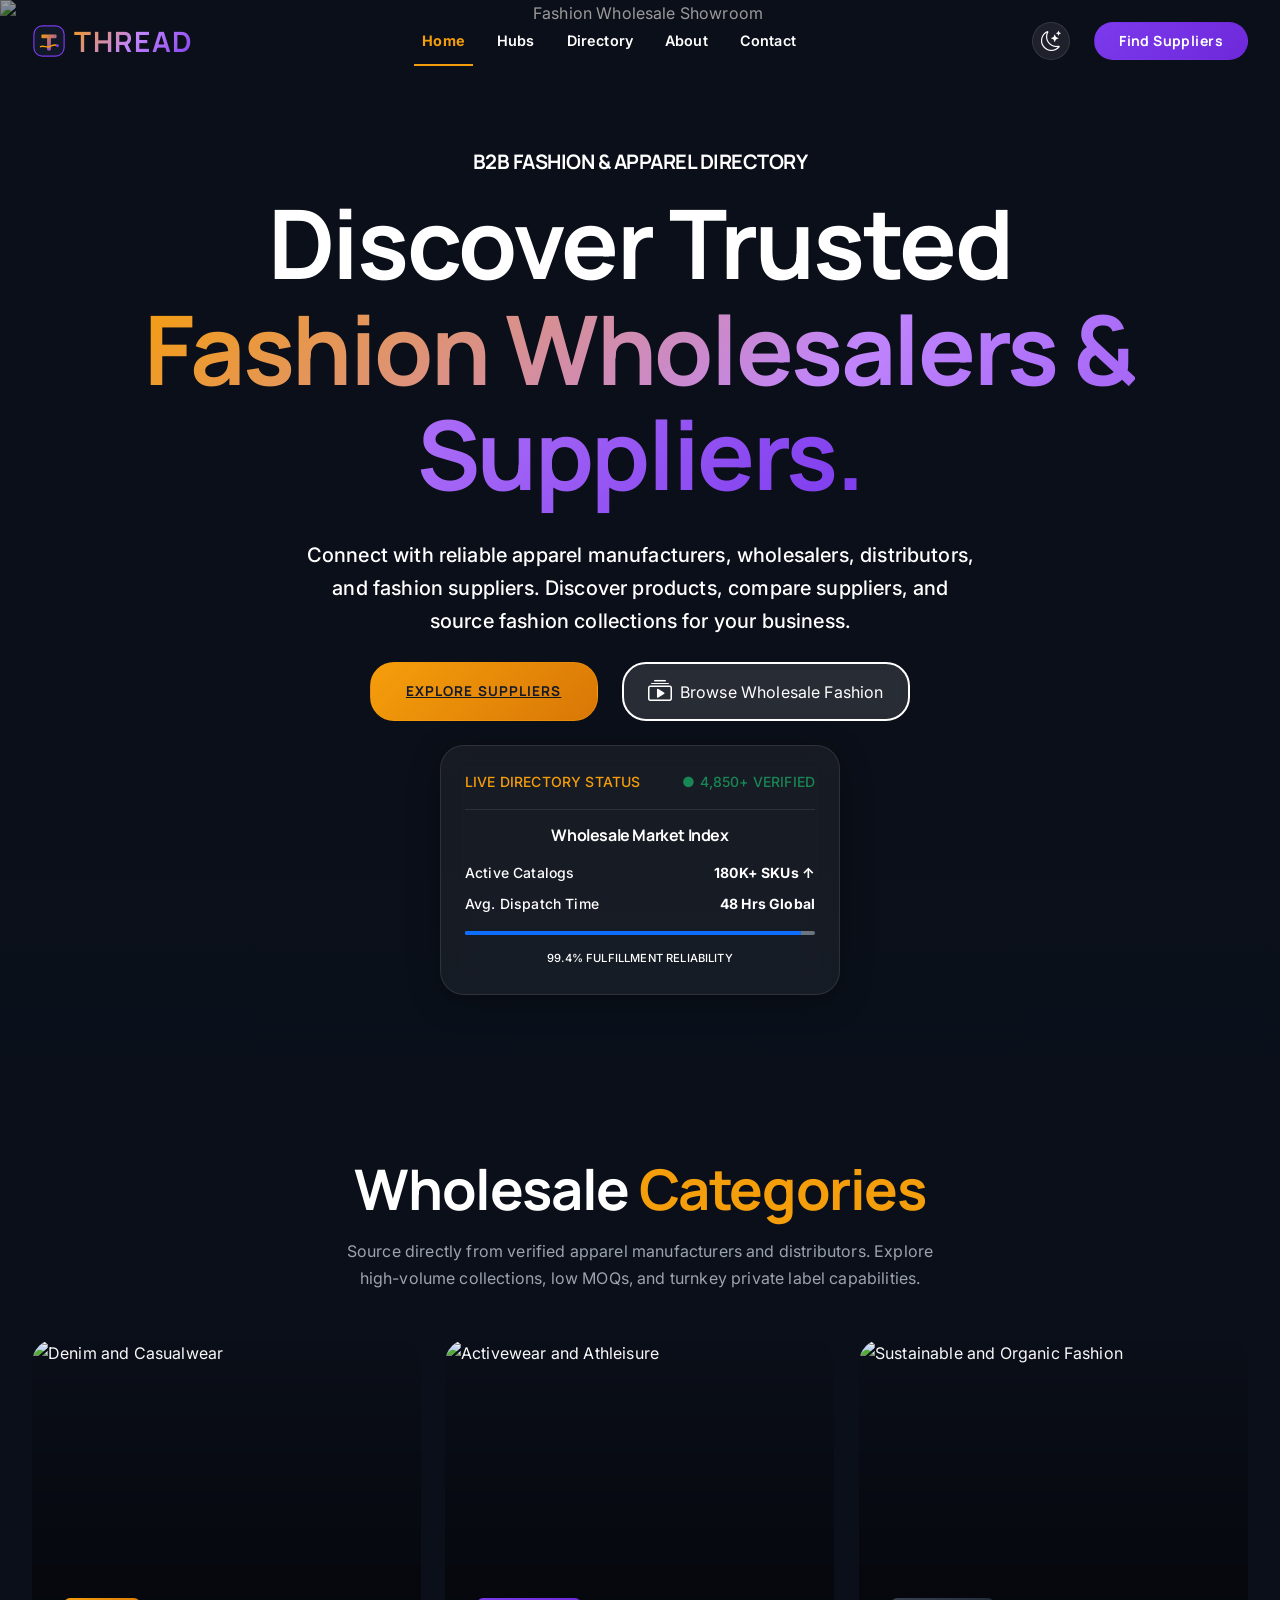
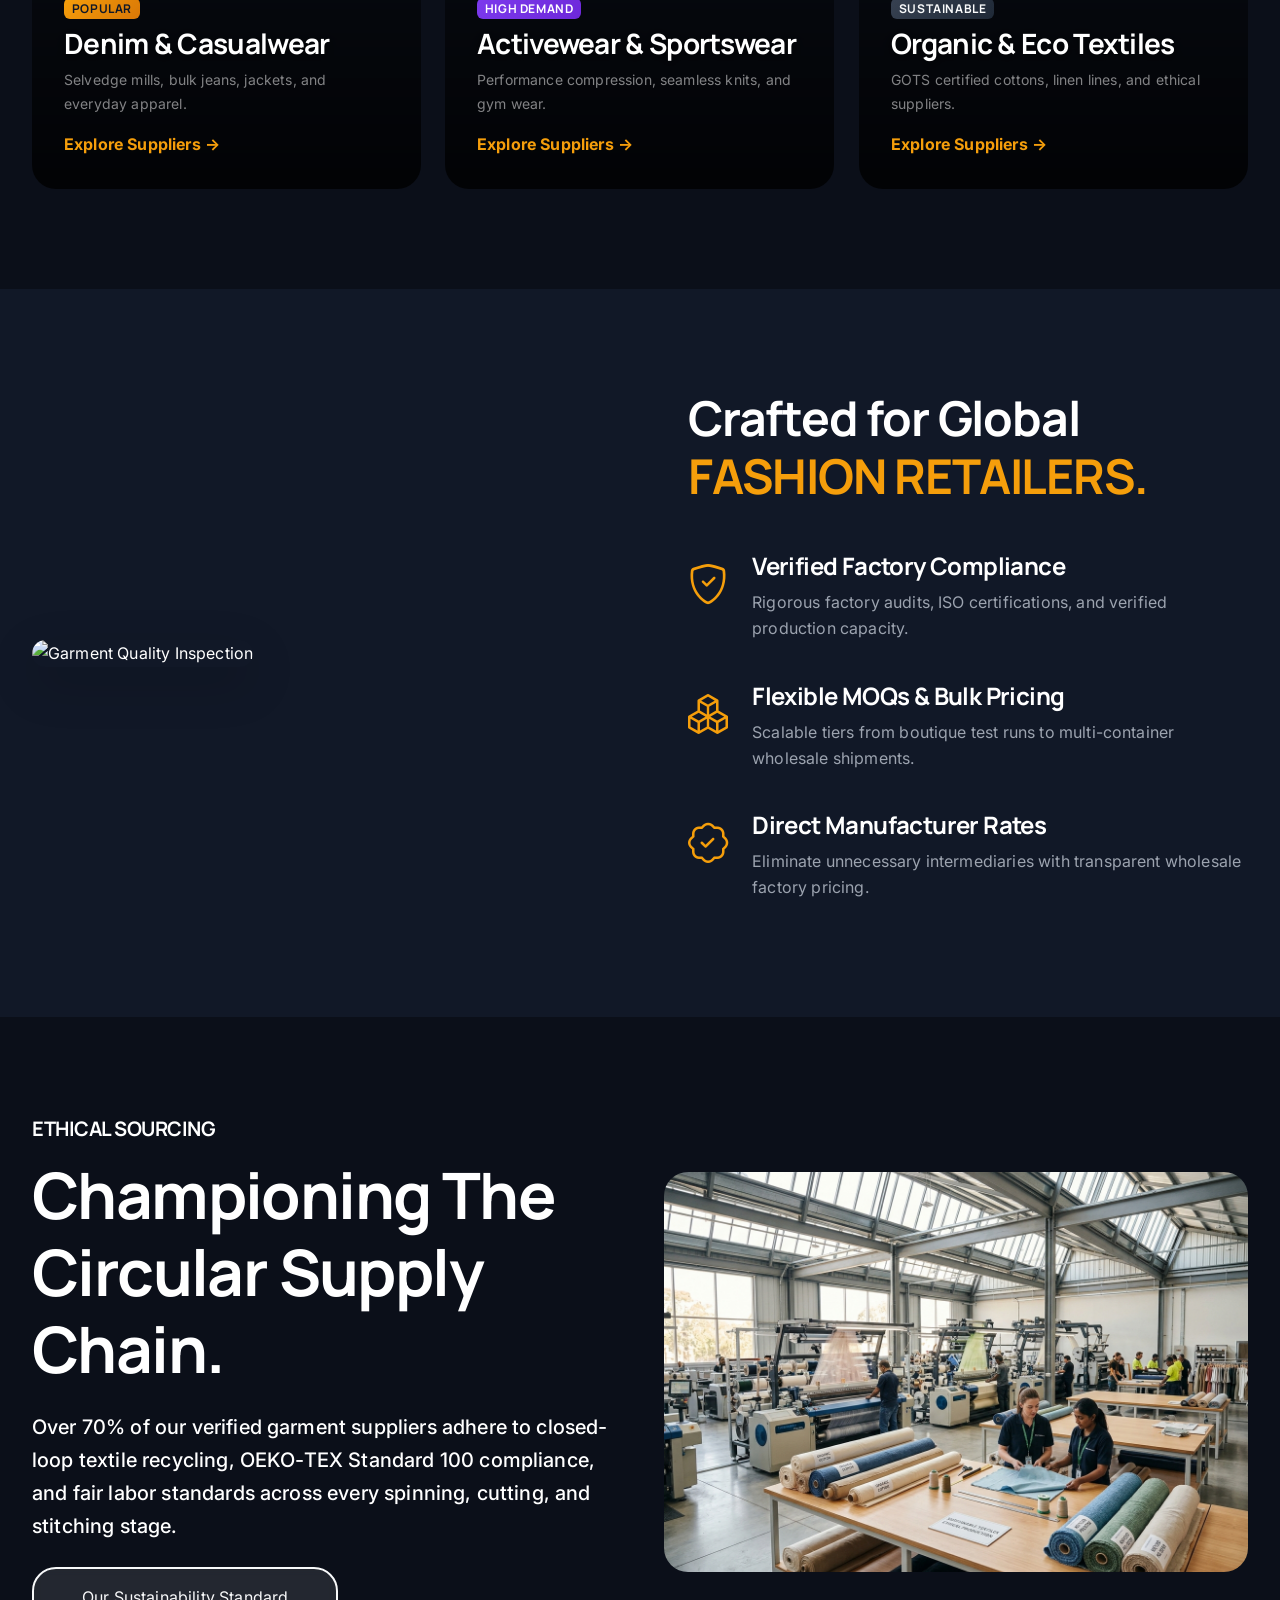
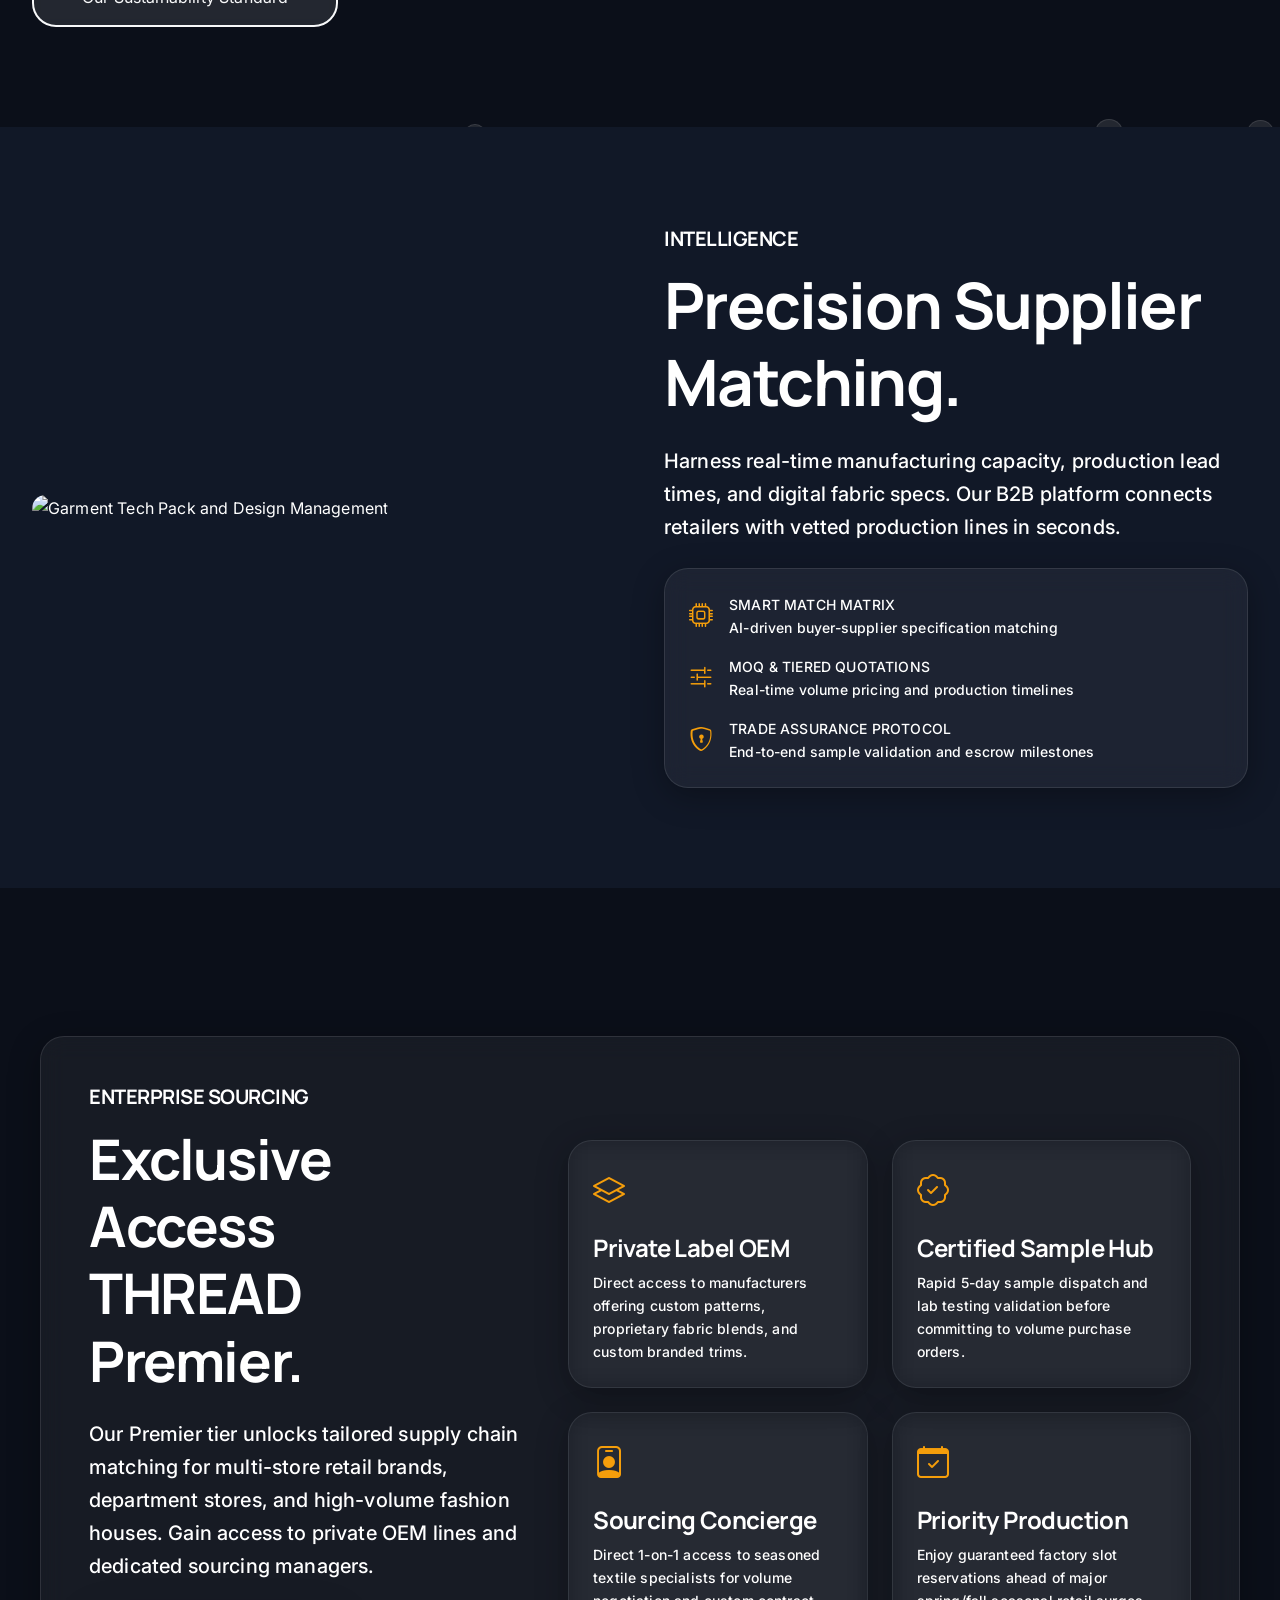
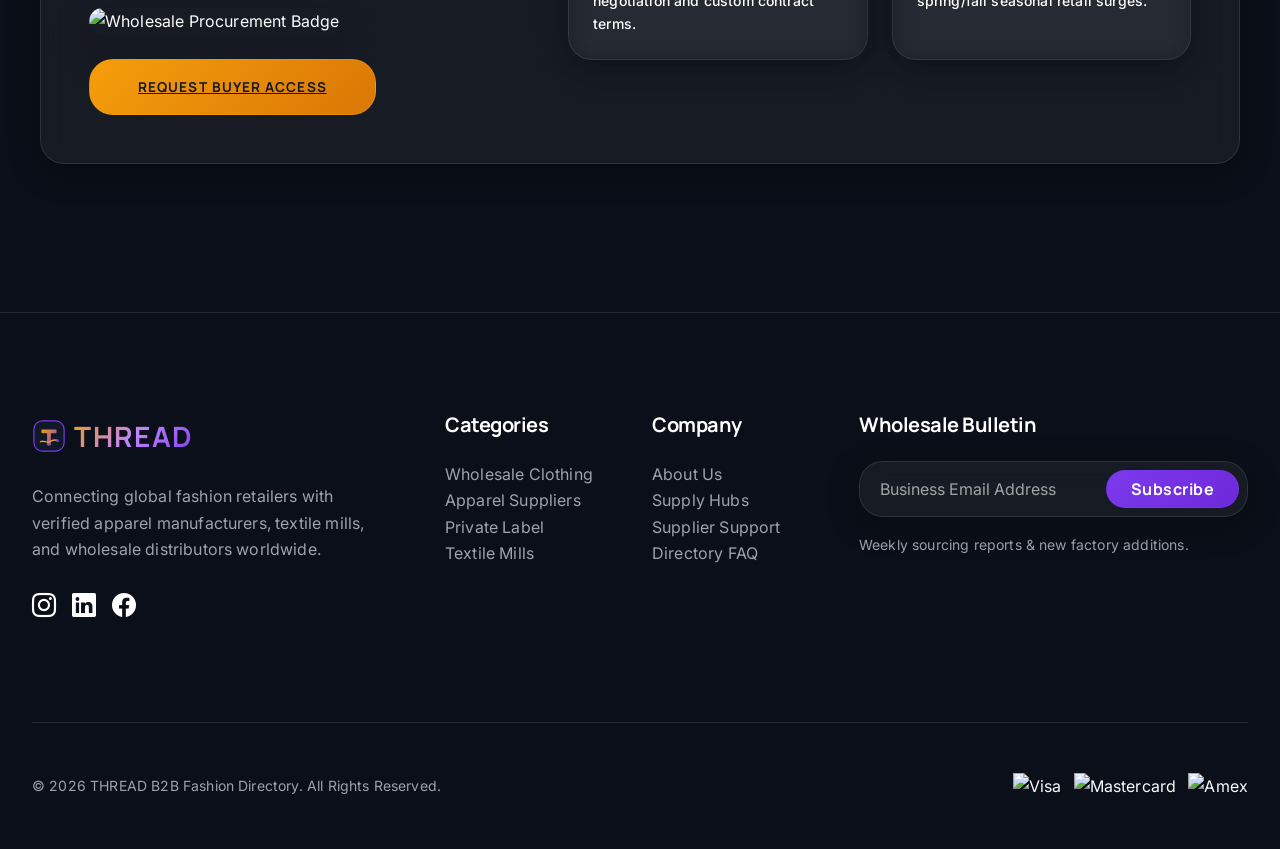
==== commit 78313777: "UI Polish, Light Theme Visibility Fixes, FAQ Section, and Dark Mode Hamburger Menu Update" ====
--- a/index.html
+++ b/index.html
@@ -32,7 +32,7 @@
             <div class="collapse navbar-collapse d-none d-xl-flex" id="navbarNav">
                 <ul class="navbar-nav mx-auto">
                     <li class="nav-item"><a class="nav-link active" href="index.html">Home</a></li>
-                    <li class="nav-item"><a class="nav-link " href="home-2.html">Home 2</a></li>
+                    <li class="nav-item"><a class="nav-link " href="home-2.html">Hubs</a></li>
                     <li class="nav-item"><a class="nav-link " href="gallery.html">Directory</a></li>
                     <li class="nav-item"><a class="nav-link " href="about.html">About</a></li>
                     <li class="nav-item"><a class="nav-link " href="contact.html">Contact</a></li>
@@ -58,7 +58,7 @@
         <div class="offcanvas-body d-flex flex-column h-100">
             <ul class="navbar-nav mb-auto">
                 <li class="nav-item"><a class="nav-link active" href="index.html">Home</a></li>
-                <li class="nav-item"><a class="nav-link" href="home-2.html">Home 2</a></li>
+                <li class="nav-item"><a class="nav-link" href="home-2.html">Hubs</a></li>
                 <li class="nav-item"><a class="nav-link" href="gallery.html">Directory</a></li>
                 <li class="nav-item"><a class="nav-link" href="about.html">About</a></li>
                 <li class="nav-item"><a class="nav-link" href="contact.html">Contact</a></li>
@@ -180,7 +180,7 @@
             <div class="row align-items-center">
                 <div class="col-lg-6 mb-5 mb-lg-0 reveal reveal-left">
                     <div class="position-relative">
-                        <img src="https://images.unsplash.com/photo-1558769132-cb1aea458c5e?q=80&w=900" class="img-fluid rounded-5 shadow-lg"
+                        <img src="https://images.unsplash.com/photo-1558769132-cb1aea458c5e?q=80&w=900" class="img-fluid rounded-5 shadow-lg section-feature-img"
                             alt="Garment Quality Inspection">
                     </div>
                 </div>
@@ -225,7 +225,7 @@
                     <a href="about.html" class="btn btn-outline-light rounded-pill px-5 py-3 mission-profile-btn">Our Sustainability Standard</a>
                 </div>
                 <div class="col-lg-6 reveal reveal-right delay-2">
-                    <img src="https://images.unsplash.com/photo-1579783902614-a3fb3927b675?q=80&w=900" class="img-fluid rounded-5 shadow-2-strong hover-tilt"
+                    <img src="assets/images/sustainable-textile-factory.jpg" class="img-fluid rounded-5 shadow-2-strong hover-tilt section-feature-img"
                         alt="Sustainable Textile Factory">
                 </div>
             </div>
@@ -267,7 +267,7 @@
                     </div>
                 </div>
                 <div class="col-lg-6 reveal reveal-left delay-2">
-                    <img src="https://images.unsplash.com/photo-1509631179647-0177331693ae?q=80&w=900" class="img-fluid rounded-5 shadow-2-strong hover-tilt"
+                    <img src="https://images.unsplash.com/photo-1509631179647-0177331693ae?q=80&w=900" class="img-fluid rounded-5 shadow-2-strong hover-tilt section-feature-img tech-feature-img"
                         alt="Garment Tech Pack and Design Management">
                 </div>
             </div>
@@ -360,7 +360,7 @@
                         <li><a href="about.html" class="text-muted text-decoration-none">About Us</a></li>
                         <li><a href="home-2.html" class="text-muted text-decoration-none">Supply Hubs</a></li>
                         <li><a href="contact.html" class="text-muted text-decoration-none">Supplier Support</a></li>
-                        <li><a href="about.html" class="text-muted text-decoration-none">Directory FAQ</a></li>
+                        <li><a href="gallery.html#faq" class="text-muted text-decoration-none">Directory FAQ</a></li>
                     </ul>
                 </div>
                 <div class="col-lg-4 col-md-4 mb-4 reveal reveal-up delay-3">
--- a/assets/css/style.css
+++ b/assets/css/style.css
@@ -42,17 +42,15 @@
 /* Light Mode Global Visibility Overrides */
 [data-theme="light"] .glass-panel .text-white,
 [data-theme="light"] .glass-panel .text-white-50,
-[data-theme="light"] footer .text-white,
-[data-theme="light"] footer .text-white-50,
 [data-theme="light"] .offcanvas .text-white {
     color: var(--text-main) !important;
 }
 
-[data-theme="light"] .btn-outline-light {
-    color: var(--text-main);
-    border-color: var(--text-main);
-    background: rgba(255, 255, 255, 0.2);
-    backdrop-filter: blur(5px);
+[data-theme="light"] .btn-outline-light:not(.hero-section *):not(.parallax-bg *) {
+    color: #111827 !important;
+    border: 2px solid #111827 !important;
+    background: rgba(255, 255, 255, 0.4);
+    font-weight: 600;
 }
 
 .btn-outline-light {
@@ -62,9 +60,13 @@
     padding: 0.6rem 1.5rem;
 }
 
-[data-theme="light"] .btn-outline-light:hover {
-    background-color: var(--text-main);
-    color: var(--bg-deep);
+[data-theme="light"] .btn-outline-light:not(.hero-section *):not(.parallax-bg *):hover,
+[data-theme="light"] .btn-outline-light:not(.hero-section *):not(.parallax-bg *):focus-visible {
+    background-color: #111827 !important;
+    color: #ffffff !important;
+    border-color: #111827 !important;
+    transform: translateY(-2px);
+    box-shadow: 0 6px 16px rgba(17, 24, 39, 0.15);
 }
 
 [data-theme="light"] .form-control {
@@ -350,12 +352,91 @@
     width: 100%;
 }
 
+[data-theme="light"] .nav-link {
+    color: #1F2937 !important;
+}
+
+[data-theme="light"] .nav-link:hover {
+    color: var(--accent) !important;
+}
+
+[data-theme="light"] .nav-link.active {
+    color: var(--accent) !important;
+    font-weight: 700;
+}
+
+[data-theme="light"] .nav-link.active::after {
+    background: var(--accent) !important;
+    height: 3px !important;
+}
+
 .navbar-marine .btn-accent {
     border: 1px solid transparent;
     height: 38px;
     display: inline-flex;
     align-items: center;
     justify-content: center;
+}
+
+/* Mobile Offcanvas / Hamburger Menu Styling */
+.offcanvas,
+.offcanvas.glass-panel,
+[data-theme="dark"] .offcanvas,
+html:not([data-theme="light"]) .offcanvas {
+    background-color: #0b0f19 !important;
+    background: linear-gradient(180deg, #111827 0%, #0b0f19 100%) !important;
+    border-left: 1px solid rgba(255, 255, 255, 0.12) !important;
+    box-shadow: -15px 0 50px rgba(0, 0, 0, 0.9) !important;
+}
+
+[data-theme="dark"] .offcanvas .offcanvas-header,
+html:not([data-theme="light"]) .offcanvas .offcanvas-header {
+    border-bottom: 1px solid rgba(255, 255, 255, 0.08) !important;
+}
+
+[data-theme="dark"] .offcanvas .nav-link,
+html:not([data-theme="light"]) .offcanvas .nav-link {
+    color: #F3F4F6 !important;
+    font-size: 1.15rem;
+    padding: 0.8rem 0;
+    font-weight: 500;
+    transition: color 0.2s ease, transform 0.2s ease;
+}
+
+[data-theme="dark"] .offcanvas .nav-link:hover,
+[data-theme="dark"] .offcanvas .nav-link.active,
+html:not([data-theme="light"]) .offcanvas .nav-link:hover,
+html:not([data-theme="light"]) .offcanvas .nav-link.active {
+    color: var(--accent) !important;
+}
+
+/* Light Theme Offcanvas Styling */
+[data-theme="light"] .offcanvas,
+[data-theme="light"] .offcanvas.glass-panel {
+    background-color: #ffffff !important;
+    background: #ffffff !important;
+    border-left: 1px solid rgba(17, 24, 39, 0.12) !important;
+    box-shadow: -10px 0 40px rgba(0, 0, 0, 0.15) !important;
+}
+
+[data-theme="light"] .offcanvas .offcanvas-header {
+    border-bottom: 1px solid rgba(17, 24, 39, 0.1) !important;
+}
+
+[data-theme="light"] .offcanvas .nav-link {
+    color: #1F2937 !important;
+    font-size: 1.15rem;
+    padding: 0.8rem 0;
+    font-weight: 600;
+}
+
+[data-theme="light"] .offcanvas .nav-link:hover,
+[data-theme="light"] .offcanvas .nav-link.active {
+    color: var(--accent) !important;
+}
+
+[data-theme="light"] .offcanvas .btn-close {
+    filter: none !important;
 }
 
 .offcanvas .btn-accent {
@@ -412,30 +493,41 @@
     align-items: center;
     position: relative;
     overflow: hidden;
-    padding-top: 80px;
-    padding-bottom: 30px;
+    padding-top: 150px;
+    padding-bottom: 60px;
+}
+
+.hero-section > .container-custom,
+.hero-section .hero-content {
+    margin-top: auto;
+    margin-bottom: auto;
 }
 
 .hero-section .btn-outline-light,
-[data-theme="light"] .hero-section .btn-outline-light {
+[data-theme="light"] .hero-section .btn-outline-light,
+.parallax-bg .btn-outline-light,
+[data-theme="light"] .parallax-bg .btn-outline-light {
     color: #ffffff !important;
     border-color: #ffffff !important;
-    background: rgba(255, 255, 255, 0.1) !important;
+    background: rgba(255, 255, 255, 0.12) !important;
     backdrop-filter: blur(5px);
 }
 
 .hero-section .btn-outline-light:hover,
-[data-theme="light"] .hero-section .btn-outline-light:hover {
+[data-theme="light"] .hero-section .btn-outline-light:hover,
+.parallax-bg .btn-outline-light:hover,
+[data-theme="light"] .parallax-bg .btn-outline-light:hover {
     background-color: #ffffff !important;
     color: #000000 !important;
     border-color: #ffffff !important;
-}
-
-@media (max-width: 768px) {
+    transform: translateY(-2px);
+}
+
+@media (max-width: 991px) {
     .hero-section {
-        padding-top: 140px;
+        padding-top: 130px;
+        padding-bottom: 40px;
         align-items: center;
-        /* Center content vertically */
     }
 }
 
@@ -541,6 +633,34 @@
     color: #ffffff !important;
 }
 
+/* Feature Section Images - Controlled Height & Proportions */
+.section-feature-img,
+.bg-conservation img.img-fluid,
+.bg-tech img.img-fluid,
+.bg-marine-alt img.img-fluid,
+.bg-stealth img.img-fluid {
+    width: 100%;
+    max-height: 400px;
+    object-fit: cover;
+    object-position: center;
+}
+
+.bg-tech img.img-fluid,
+.bg-stealth img.img-fluid,
+.tech-feature-img {
+    object-position: center 20%;
+}
+
+@media (max-width: 991px) {
+    .section-feature-img,
+    .bg-conservation img.img-fluid,
+    .bg-tech img.img-fluid,
+    .bg-marine-alt img.img-fluid,
+    .bg-stealth img.img-fluid {
+        max-height: 320px;
+    }
+}
+
 /* Responsive Grid */
 .marine-grid {
     display: grid;
@@ -549,35 +669,67 @@
 }
 
 /* Footer Section */
-footer {
-    background: var(--primary);
+footer,
+[data-theme="light"] footer,
+[data-theme="dark"] footer,
+html:not([data-theme="light"]) footer {
+    background: #111827 !important;
     padding: 100px 0 50px;
     border-top: 1px solid var(--glass-border);
-}
-
-footer .hover-accent {
+    color: #F9FAFB !important;
+}
+
+/* Footer Section Headings (Categories, Company, Wholesale Bulletin) */
+footer h1,
+footer h2,
+footer h3,
+footer h4,
+footer h5,
+footer h6,
+[data-theme="light"] footer h1,
+[data-theme="light"] footer h2,
+[data-theme="light"] footer h3,
+[data-theme="light"] footer h4,
+[data-theme="light"] footer h5,
+[data-theme="light"] footer h6 {
+    color: #ffffff !important;
+    font-weight: 700;
+}
+
+/* Footer Social Media Buttons & Links */
+footer .hover-accent,
+footer .text-white,
+footer a.text-white,
+[data-theme="light"] footer .hover-accent,
+[data-theme="light"] footer .text-white,
+[data-theme="light"] footer a.text-white {
+    color: #ffffff !important;
     display: inline-flex;
     align-items: center;
     transition: color 0.25s ease, transform 0.25s ease;
 }
 
 footer .hover-accent:hover,
-footer .hover-accent:focus-visible {
+footer .hover-accent:focus-visible,
+[data-theme="light"] footer .hover-accent:hover,
+[data-theme="light"] footer .hover-accent:focus-visible,
+footer a.text-white:hover,
+[data-theme="light"] footer a.text-white:hover {
     color: var(--accent) !important;
     transform: translateY(-2px);
 }
 
-[data-theme="light"] footer {
-    background: var(--bg-deep);
-}
-
-footer .list-unstyled a.text-muted {
+footer .list-unstyled a.text-muted,
+[data-theme="light"] footer .list-unstyled a.text-muted {
     display: inline-block;
+    color: #9CA3AF !important;
     transition: color 0.25s ease, transform 0.25s ease;
 }
 
 footer .list-unstyled a.text-muted:hover,
-footer .list-unstyled a.text-muted:focus-visible {
+footer .list-unstyled a.text-muted:focus-visible,
+[data-theme="light"] footer .list-unstyled a.text-muted:hover,
+[data-theme="light"] footer .list-unstyled a.text-muted:focus-visible {
     color: var(--accent) !important;
     transform: translateX(4px);
 }
@@ -934,20 +1086,27 @@
     color: var(--primary) !important;
 }
 
-[data-theme="light"] .bg-conservation .mission-profile-btn {
+[data-theme="light"] .bg-conservation .mission-profile-btn,
+[data-theme="light"] .mission-profile-btn {
     backdrop-filter: none;
     -webkit-backdrop-filter: none;
     text-shadow: none;
-    color: var(--primary) !important;
-    background: rgba(255, 255, 255, 0.9);
-    border-color: rgba(255, 255, 255, 0.95);
+    color: #111827 !important;
+    background: #ffffff !important;
+    border: 2px solid #111827 !important;
+    box-shadow: 0 2px 6px rgba(0, 0, 0, 0.08);
+    font-weight: 700 !important;
 }
 
 [data-theme="light"] .bg-conservation .mission-profile-btn:hover,
-[data-theme="light"] .bg-conservation .mission-profile-btn:focus-visible {
-    background: var(--accent);
-    border-color: var(--accent);
-    color: #111827 !important;
+[data-theme="light"] .bg-conservation .mission-profile-btn:focus-visible,
+[data-theme="light"] .mission-profile-btn:hover,
+[data-theme="light"] .mission-profile-btn:focus-visible {
+    background: #111827 !important;
+    border-color: #111827 !important;
+    color: #ffffff !important;
+    transform: translateY(-2px);
+    box-shadow: 0 8px 20px rgba(17, 24, 39, 0.2);
 }
 
 [data-theme="light"] .services-hero .services-hero-cta {
@@ -1356,14 +1515,33 @@
     color: #475569 !important;
 }
 
-[data-theme="light"] .trophy-room-caption {
-    color: #0f172a !important;
-}
-
-/* Footer email input and placeholder visibility in dark mode */
-html:not([data-theme="light"]) footer input[type="email"].form-control,
+/* Image Card Overlays & Captions (Always crisp white on image overlays across all themes) */
+.trophy-room-caption,
+[data-theme="light"] .trophy-room-caption,
+[data-theme="light"] .bg-card .trophy-room-caption,
+.gallery-card-title,
+[data-theme="light"] .gallery-card-title,
+[data-theme="light"] .bg-deep .gallery-card-title,
+[data-theme="light"] .bg-deep h5.gallery-card-title,
+.trip-card-overlay h3,
+[data-theme="light"] .trip-card-overlay h3,
+[data-theme="light"] .bg-card .trip-card-overlay h3,
+[data-theme="light"] .bg-deep .trip-card-overlay h3 {
+    color: #ffffff !important;
+    text-shadow: 0 2px 10px rgba(0, 0, 0, 0.85);
+}
+
+/* Footer email input and placeholder visibility in all themes */
+footer input[type="email"].form-control,
+[data-theme="light"] footer input[type="email"].form-control,
+html:not([data-theme="light"]) footer input[type="email"].form-control {
+    color: #ffffff !important;
+}
+
+footer input[type="email"].form-control::placeholder,
+[data-theme="light"] footer input[type="email"].form-control::placeholder,
 html:not([data-theme="light"]) footer input[type="email"].form-control::placeholder {
-    color: #ffffff !important;
+    color: rgba(255, 255, 255, 0.6) !important;
     opacity: 1 !important;
 }
 
@@ -1398,4 +1576,101 @@
 .rounded-5,
 .rounded-pill {
     border-radius: 24px !important;
+}
+
+/* FAQ Accordion Styling */
+.faq-section {
+    position: relative;
+    overflow: hidden;
+}
+
+.faq-accordion .accordion-item {
+    background: var(--glass-bg);
+    border: 1px solid var(--glass-border);
+    border-radius: 20px !important;
+    margin-bottom: 1.25rem;
+    overflow: hidden;
+    backdrop-filter: blur(12px);
+    -webkit-backdrop-filter: blur(12px);
+    transition: var(--transition-smooth);
+}
+
+.faq-accordion .accordion-item:hover {
+    border-color: rgba(245, 158, 11, 0.4);
+    transform: translateY(-2px);
+}
+
+.faq-accordion .accordion-button {
+    background: transparent;
+    color: #ffffff;
+    font-weight: 600;
+    font-size: 1.1rem;
+    padding: 1.35rem 1.6rem;
+    box-shadow: none !important;
+    border: none;
+    border-radius: 20px !important;
+    transition: var(--transition-smooth);
+}
+
+.faq-accordion .accordion-button:focus {
+    box-shadow: none !important;
+}
+
+.faq-accordion .accordion-button:not(.collapsed) {
+    background: rgba(245, 158, 11, 0.08);
+    color: var(--accent);
+    border-bottom-left-radius: 0 !important;
+    border-bottom-right-radius: 0 !important;
+}
+
+.faq-accordion .accordion-button::after {
+    filter: invert(1) brightness(1.5);
+    transition: transform 0.35s ease;
+}
+
+.faq-accordion .accordion-button:not(.collapsed)::after {
+    filter: none;
+    background-image: url("data:image/svg+xml,%3csvg xmlns='http://www.w3.org/2000/svg' viewBox='0 0 16 16' fill='%23F59E0B'%3e%3cpath fill-rule='evenodd' d='M1.646 4.646a.5.5 0 0 1 .708 0L8 10.293l5.646-5.647a.5.5 0 0 1 .708.708l-6 6a.5.5 0 0 1-.708 0l-6-6a.5.5 0 0 1 0-.708z'/%3e%3c/svg%3e");
+}
+
+.faq-accordion .accordion-body {
+    color: var(--text-muted);
+    padding: 0 1.6rem 1.5rem 1.6rem;
+    font-size: 1rem;
+    line-height: 1.75;
+}
+
+/* Light Mode FAQ Styles */
+[data-theme="light"] .faq-accordion .accordion-item {
+    background: #ffffff !important;
+    border: 1px solid rgba(17, 24, 39, 0.1) !important;
+    box-shadow: 0 4px 18px rgba(0, 0, 0, 0.04);
+}
+
+[data-theme="light"] .faq-accordion .accordion-item:hover {
+    border-color: rgba(217, 119, 6, 0.4) !important;
+    box-shadow: 0 8px 25px rgba(217, 119, 6, 0.08);
+}
+
+[data-theme="light"] .faq-accordion .accordion-button {
+    background: #ffffff !important;
+    color: #111827 !important;
+    font-weight: 700;
+}
+
+[data-theme="light"] .faq-accordion .accordion-button:not(.collapsed) {
+    background: rgba(217, 119, 6, 0.06) !important;
+    color: var(--accent) !important;
+}
+
+[data-theme="light"] .faq-accordion .accordion-button::after {
+    filter: none;
+}
+
+[data-theme="light"] .faq-accordion .accordion-button:not(.collapsed)::after {
+    background-image: url("data:image/svg+xml,%3csvg xmlns='http://www.w3.org/2000/svg' viewBox='0 0 16 16' fill='%23D97706'%3e%3cpath fill-rule='evenodd' d='M1.646 4.646a.5.5 0 0 1 .708 0L8 10.293l5.646-5.647a.5.5 0 0 1 .708.708l-6 6a.5.5 0 0 1-.708 0l-6-6a.5.5 0 0 1 0-.708z'/%3e%3c/svg%3e");
+}
+
+[data-theme="light"] .faq-accordion .accordion-body {
+    color: #4B5563 !important;
 }
